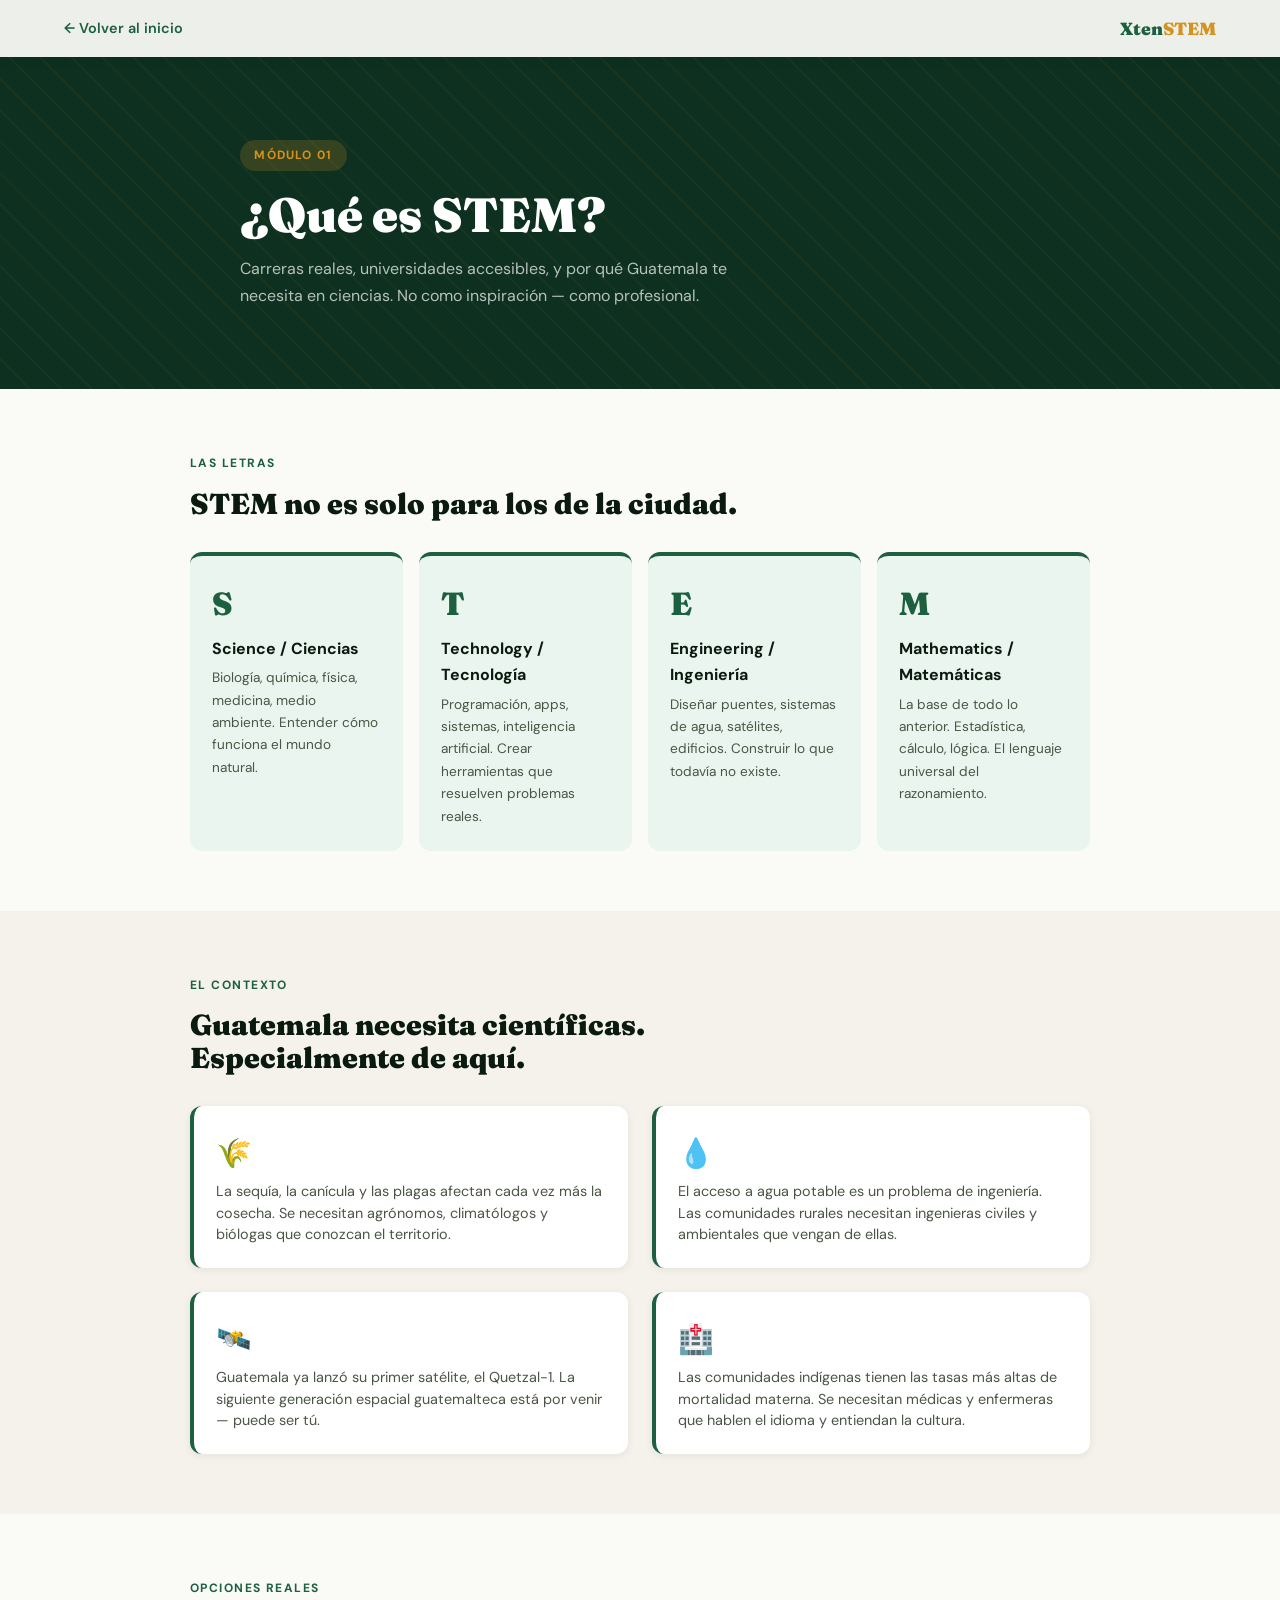
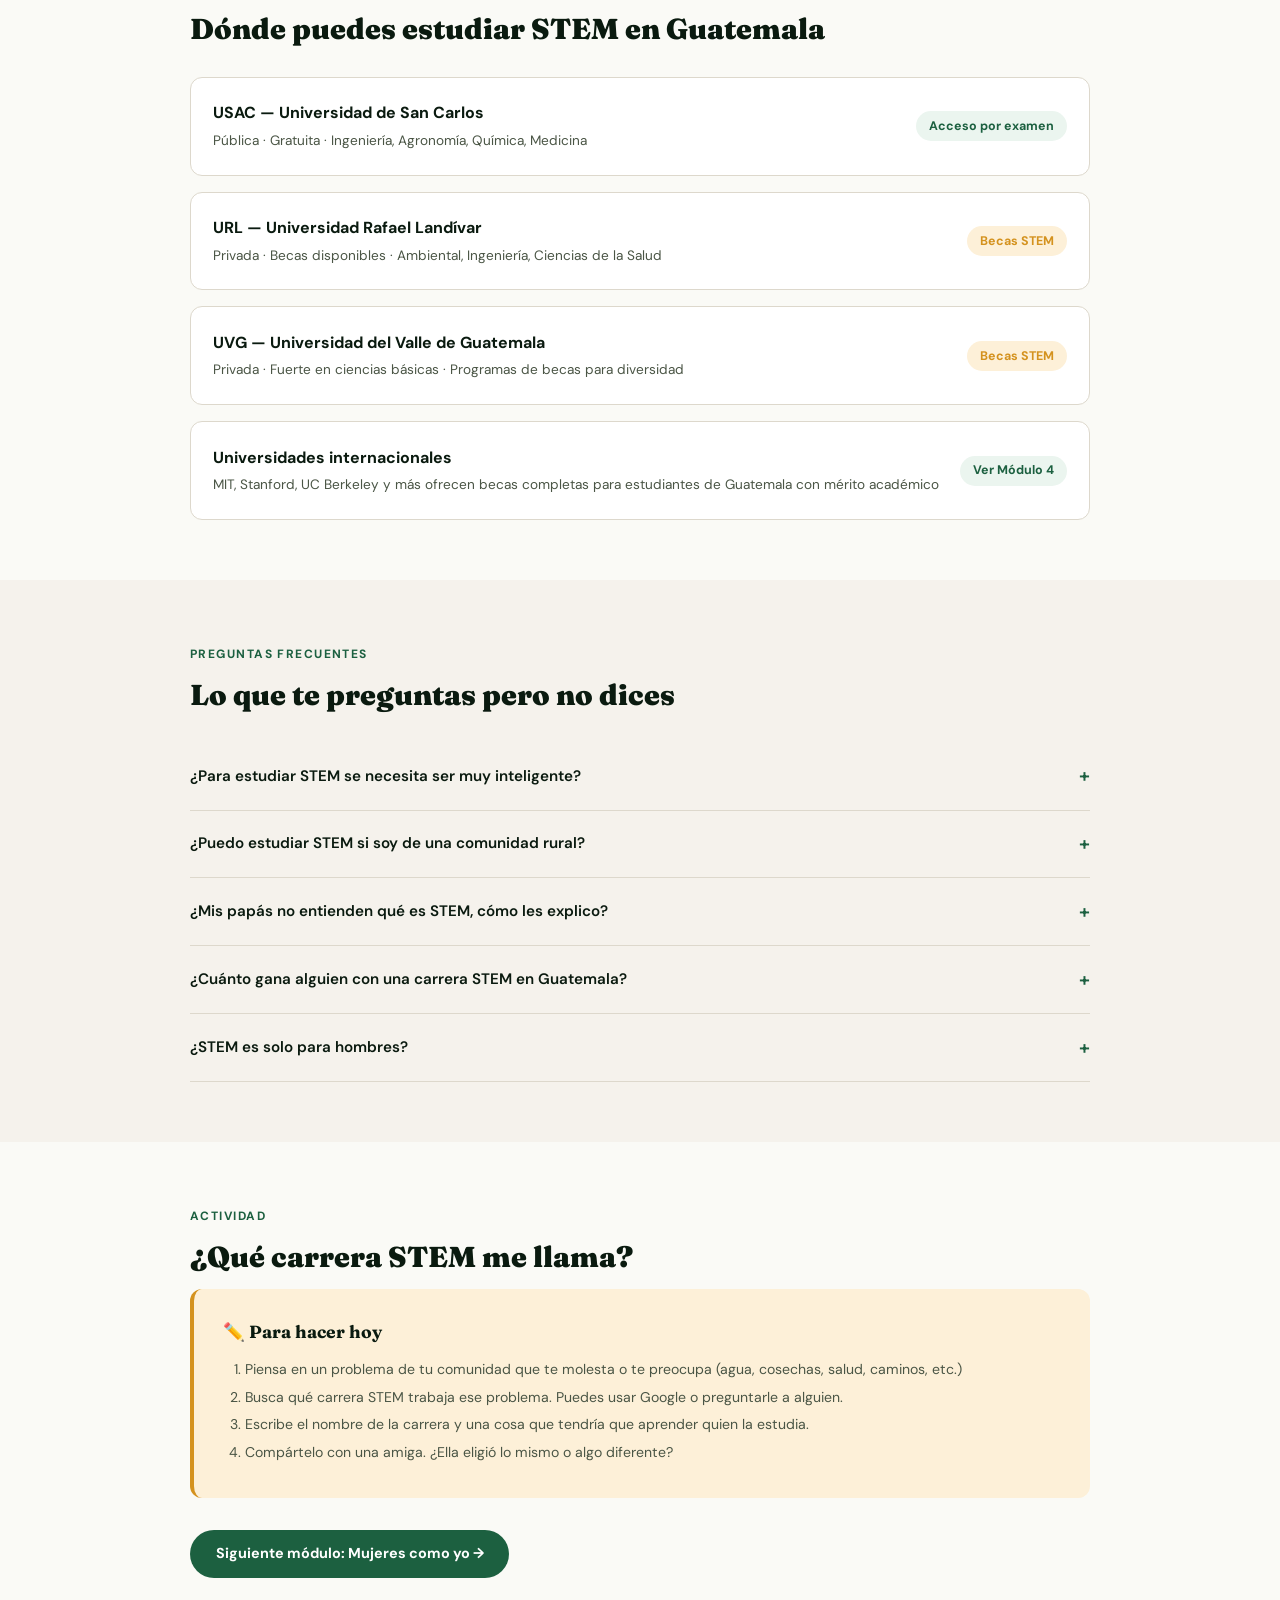
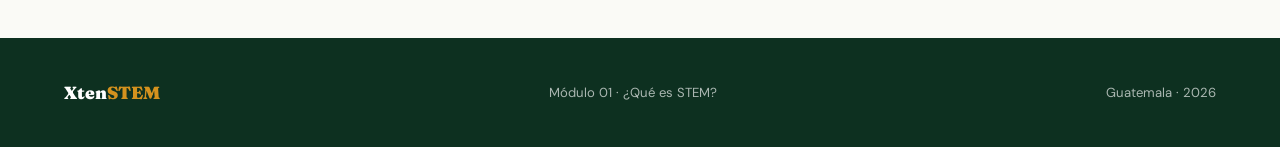
==== modulos/modulo1.html @ ca0a4d37 "Update modulo1.html" ====
<!DOCTYPE html>
<html lang="es">
<head>
  <meta charset="UTF-8">
  <meta name="viewport" content="width=device-width, initial-scale=1.0">
  <title>Módulo 1: ¿Qué es STEM? — XtenSTEM</title>
  <link rel="stylesheet" href="../css/style.css">
</head>
<body>

<!-- Back nav -->
<nav class="back-nav">
  <a href="../index.html">← Volver al inicio</a>
  <div class="back-nav-logo">Xten<span>STEM</span></div>
</nav>

<!-- Hero -->
<section class="module-hero">
  <div class="module-hero-inner">
    <span class="module-tag">Módulo 01</span>
    <h1>¿Qué es STEM?</h1>
    <p>Carreras reales, universidades accesibles, y por qué Guatemala te necesita en ciencias. No como inspiración — como profesional.</p>
  </div>
</section>

<!-- Qué significa STEM -->
<section class="module-section">
  <div class="module-section-inner">
    <span class="section-tag">Las letras</span>
    <h2 class="section-title" style="font-size:1.8rem;">STEM no es solo para los de la ciudad.</h2>
    <div style="display:grid; grid-template-columns:repeat(auto-fill,minmax(200px,1fr)); gap:1rem; margin-top:2rem;">
      <div style="background:var(--jade-bg); border-radius:var(--radius); padding:1.4rem; border-top:4px solid var(--jade);">
        <div style="font-family:var(--font-display); font-size:2rem; font-weight:900; color:var(--jade);">S</div>
        <div style="font-weight:700; margin:.3rem 0;">Science / Ciencias</div>
        <div style="font-size:.85rem; color:var(--stone);">Biología, química, física, medicina, medio ambiente. Entender cómo funciona el mundo natural.</div>
      </div>
      <div style="background:var(--jade-bg); border-radius:var(--radius); padding:1.4rem; border-top:4px solid var(--jade);">
        <div style="font-family:var(--font-display); font-size:2rem; font-weight:900; color:var(--jade);">T</div>
        <div style="font-weight:700; margin:.3rem 0;">Technology / Tecnología</div>
        <div style="font-size:.85rem; color:var(--stone);">Programación, apps, sistemas, inteligencia artificial. Crear herramientas que resuelven problemas reales.</div>
      </div>
      <div style="background:var(--jade-bg); border-radius:var(--radius); padding:1.4rem; border-top:4px solid var(--jade);">
        <div style="font-family:var(--font-display); font-size:2rem; font-weight:900; color:var(--jade);">E</div>
        <div style="font-weight:700; margin:.3rem 0;">Engineering / Ingeniería</div>
        <div style="font-size:.85rem; color:var(--stone);">Diseñar puentes, sistemas de agua, satélites, edificios. Construir lo que todavía no existe.</div>
      </div>
      <div style="background:var(--jade-bg); border-radius:var(--radius); padding:1.4rem; border-top:4px solid var(--jade);">
        <div style="font-family:var(--font-display); font-size:2rem; font-weight:900; color:var(--jade);">M</div>
        <div style="font-weight:700; margin:.3rem 0;">Mathematics / Matemáticas</div>
        <div style="font-size:.85rem; color:var(--stone);">La base de todo lo anterior. Estadística, cálculo, lógica. El lenguaje universal del razonamiento.</div>
      </div>
    </div>
  </div>
</section>

<!-- Por qué Guatemala te necesita -->
<section class="module-section" style="background:var(--fog);">
  <div class="module-section-inner">
    <span class="section-tag">El contexto</span>
    <h2 class="section-title" style="font-size:1.8rem;">Guatemala necesita científicas.<br>Especialmente de aquí.</h2>
    <div style="display:grid; grid-template-columns:1fr 1fr; gap:1.5rem; margin-top:2rem;">
      <div class="problema-card">
        <div class="problema-card-stat">🌾</div>
        <p>La sequía, la canícula y las plagas afectan cada vez más la cosecha. Se necesitan agrónomos, climatólogos y biólogas que conozcan el territorio.</p>
      </div>
      <div class="problema-card">
        <div class="problema-card-stat">💧</div>
        <p>El acceso a agua potable es un problema de ingeniería. Las comunidades rurales necesitan ingenieras civiles y ambientales que vengan de ellas.</p>
      </div>
      <div class="problema-card">
        <div class="problema-card-stat">🛰️</div>
        <p>Guatemala ya lanzó su primer satélite, el Quetzal-1. La siguiente generación espacial guatemalteca está por venir — puede ser tú.</p>
      </div>
      <div class="problema-card">
        <div class="problema-card-stat">🏥</div>
        <p>Las comunidades indígenas tienen las tasas más altas de mortalidad materna. Se necesitan médicas y enfermeras que hablen el idioma y entiendan la cultura.</p>
      </div>
    </div>
  </div>
</section>

<!-- Universidades -->
<section class="module-section">
  <div class="module-section-inner">
    <span class="section-tag">Opciones reales</span>
    <h2 class="section-title" style="font-size:1.8rem;">Dónde puedes estudiar STEM en Guatemala</h2>
    <div style="display:flex; flex-direction:column; gap:1rem; margin-top:2rem;">
      <div style="background:#fff; border-radius:var(--radius); padding:1.4rem; border:1px solid var(--border); display:flex; justify-content:space-between; align-items:center; flex-wrap:wrap; gap:1rem;">
        <div>
          <div style="font-weight:700;">USAC — Universidad de San Carlos</div>
          <div style="font-size:.85rem; color:var(--stone); margin-top:.2rem;">Pública · Gratuita · Ingeniería, Agronomía, Química, Medicina</div>
        </div>
        <div style="background:var(--jade-bg); color:var(--jade); font-size:.78rem; font-weight:700; padding:.3rem .8rem; border-radius:50px;">Acceso por examen</div>
      </div>
      <div style="background:#fff; border-radius:var(--radius); padding:1.4rem; border:1px solid var(--border); display:flex; justify-content:space-between; align-items:center; flex-wrap:wrap; gap:1rem;">
        <div>
          <div style="font-weight:700;">URL — Universidad Rafael Landívar</div>
          <div style="font-size:.85rem; color:var(--stone); margin-top:.2rem;">Privada · Becas disponibles · Ambiental, Ingeniería, Ciencias de la Salud</div>
        </div>
        <div style="background:var(--maize-lt); color:var(--maize); font-size:.78rem; font-weight:700; padding:.3rem .8rem; border-radius:50px;">Becas STEM</div>
      </div>
      <div style="background:#fff; border-radius:var(--radius); padding:1.4rem; border:1px solid var(--border); display:flex; justify-content:space-between; align-items:center; flex-wrap:wrap; gap:1rem;">
        <div>
          <div style="font-weight:700;">UVG — Universidad del Valle de Guatemala</div>
          <div style="font-size:.85rem; color:var(--stone); margin-top:.2rem;">Privada · Fuerte en ciencias básicas · Programas de becas para diversidad</div>
        </div>
        <div style="background:var(--maize-lt); color:var(--maize); font-size:.78rem; font-weight:700; padding:.3rem .8rem; border-radius:50px;">Becas STEM</div>
      </div>
      <div style="background:#fff; border-radius:var(--radius); padding:1.4rem; border:1px solid var(--border); display:flex; justify-content:space-between; align-items:center; flex-wrap:wrap; gap:1rem;">
        <div>
          <div style="font-weight:700;">Universidades internacionales</div>
          <div style="font-size:.85rem; color:var(--stone); margin-top:.2rem;">MIT, Stanford, UC Berkeley y más ofrecen becas completas para estudiantes de Guatemala con mérito académico</div>
        </div>
        <div style="background:var(--jade-bg); color:var(--jade); font-size:.78rem; font-weight:700; padding:.3rem .8rem; border-radius:50px;">Ver Módulo 4</div>
      </div>
    </div>
  </div>
</section>

<!-- FAQ -->
<section class="module-section" style="background:var(--fog);">
  <div class="module-section-inner">
    <span class="section-tag">Preguntas frecuentes</span>
    <h2 class="section-title" style="font-size:1.8rem;">Lo que te preguntas pero no dices</h2>
    <ul class="faq-list">
      <li class="faq-item">
        <div class="faq-q" onclick="togFaq(this)">
          <span>¿Para estudiar STEM se necesita ser muy inteligente?</span>
          <span class="icon">+</span>
        </div>
        <div class="faq-a">No. Se necesita práctica, persistencia y alguien que te enseñe bien. La mayoría de personas que trabajan en ciencias no eran "genios" — aprendieron. El talento se desarrolla, no se nace con él.</div>
      </li>
      <li class="faq-item">
        <div class="faq-q" onclick="togFaq(this)">
          <span>¿Puedo estudiar STEM si soy de una comunidad rural?</span>
          <span class="icon">+</span>
        </div>
        <div class="faq-a">Sí. Hay becas específicas para estudiantes indígenas y rurales en Guatemala y en el extranjero. El Módulo 4 tiene la lista completa con requisitos y fechas de aplicación.</div>
      </li>
      <li class="faq-item">
        <div class="faq-q" onclick="togFaq(this)">
          <span>¿Mis papás no entienden qué es STEM, cómo les explico?</span>
          <span class="icon">+</span>
        </div>
        <div class="faq-a">El Módulo 5 está diseñado exactamente para eso — tiene una guía en español y maya para padres y madres. No tienes que convencer sola.</div>
      </li>
      <li class="faq-item">
        <div class="faq-q" onclick="togFaq(this)">
          <span>¿Cuánto gana alguien con una carrera STEM en Guatemala?</span>
          <span class="icon">+</span>
        </div>
        <div class="faq-a">Depende de la carrera y el sector. Un ingeniero civil en el sector público puede ganar entre Q8,000 y Q20,000 al mes. Una médica especialista, más. En comparación, el salario mínimo en Guatemala es Q3,230. STEM multiplica las opciones.</div>
      </li>
      <li class="faq-item">
        <div class="faq-q" onclick="togFaq(this)">
          <span>¿STEM es solo para hombres?</span>
          <span class="icon">+</span>
        </div>
        <div class="faq-a">Históricamente, las mujeres fueron excluidas — no porque no pudieran, sino porque no las dejaban. Hoy, el 61% de biólogas en algunos países son mujeres. Las barreras son culturales, no de capacidad. El Módulo 2 tiene historias de mujeres guatemaltecas que ya están ahí.</div>
      </li>
    </ul>
  </div>
</section>

<!-- Actividad -->
<section class="module-section">
  <div class="module-section-inner">
    <span class="section-tag">Actividad</span>
    <h2 class="section-title" style="font-size:1.8rem;">¿Qué carrera STEM me llama?</h2>
    <div class="activity-card">
      <h4>✏️ Para hacer hoy</h4>
      <ol>
        <li>Piensa en un problema de tu comunidad que te molesta o te preocupa (agua, cosechas, salud, caminos, etc.)</li>
        <li>Busca qué carrera STEM trabaja ese problema. Puedes usar Google o preguntarle a alguien.</li>
        <li>Escribe el nombre de la carrera y una cosa que tendría que aprender quien la estudia.</li>
        <li>Compártelo con una amiga. ¿Ella eligió lo mismo o algo diferente?</li>
      </ol>
    </div>
    <a href="modulo2.html" class="next-module">Siguiente módulo: Mujeres como yo →</a>
  </div>
</section>

<!-- Footer -->
<footer>
  <div class="footer-inner">
    <div class="footer-logo">Xten<span>STEM</span></div>
    <div>Módulo 01 · ¿Qué es STEM?</div>
    <div>Guatemala · 2026</div>
  </div>
</footer>

<script src="../js/main.js"></script>
</body>
</html>
---- css/style.css ----
/* XtenSTEM — Design System
   Colors: jade + maize, Maya-inspired geometry
   Fonts: Fraunces (display) + DM Sans (body)
*/

@import url('https://fonts.googleapis.com/css2?family=Fraunces:ital,wght@0,300;0,600;0,900;1,300;1,600&family=DM+Sans:wght@300;400;500;600&display=swap');

/* ── Tokens ─────────────────────────────────────────── */
:root {
  --jade:    #1C6040;
  --jade2:   #2E8055;
  --jade3:   #0D3020;
  --jade-lt: #C8E8D4;
  --jade-bg: #EBF5EF;
  --maize:   #D4921E;
  --maize-lt:#FDF0D8;
  --night:   #0A1A0F;
  --stone:   #4A5545;
  --fog:     #F5F2EC;
  --paper:   #FAFAF6;
  --border:  #DDD8CC;

  --font-display: 'Fraunces', Georgia, serif;
  --font-body:    'DM Sans', system-ui, sans-serif;

  --radius: 12px;
  --shadow: 0 4px 24px rgba(10,26,15,.10);
  --shadow-sm: 0 2px 8px rgba(10,26,15,.07);
}

/* ── Reset ───────────────────────────────────────────── */
*, *::before, *::after { box-sizing: border-box; margin: 0; padding: 0; }
html { scroll-behavior: smooth; }
body {
  font-family: var(--font-body);
  background: var(--paper);
  color: var(--night);
  line-height: 1.65;
  overflow-x: hidden;
}
img { max-width: 100%; display: block; }
a { color: inherit; text-decoration: none; }

/* ── Nav ─────────────────────────────────────────────── */
.nav {
  position: fixed; top: 0; left: 0; right: 0; z-index: 100;
  display: flex; align-items: center; justify-content: space-between;
  padding: 18px 5%;
  transition: background .3s, box-shadow .3s;
}
.nav.scrolled {
  background: rgba(250,250,246,.95);
  backdrop-filter: blur(12px);
  box-shadow: 0 2px 16px rgba(10,26,15,.08);
}
.nav-logo {
  font-family: var(--font-display);
  font-weight: 900;
  font-size: 1.4rem;
  color: var(--jade);
  letter-spacing: -.02em;
}
.nav-logo span { color: var(--maize); }
.nav-links {
  display: flex; gap: 2rem; list-style: none;
  font-size: .9rem; font-weight: 500;
}
.nav-links a { color: var(--stone); transition: color .2s; }
.nav-links a:hover { color: var(--jade); }
.nav-cta {
  background: var(--jade);
  color: #fff !important;
  padding: .45rem 1.2rem;
  border-radius: 50px;
  font-size: .85rem;
  font-weight: 600;
  transition: background .2s;
}
.nav-cta:hover { background: var(--jade2); }

/* Hamburger */
.nav-toggle {
  display: none;
  background: none; border: none; cursor: pointer;
  flex-direction: column; gap: 5px; padding: 4px;
}
.nav-toggle span {
  display: block; width: 24px; height: 2px;
  background: var(--jade); border-radius: 2px;
  transition: all .3s;
}
.nav-mobile {
  display: none;
  position: fixed; top: 0; left: 0; right: 0; bottom: 0;
  background: var(--paper);
  flex-direction: column; align-items: center; justify-content: center;
  gap: 2rem; z-index: 99;
}
.nav-mobile.open { display: flex; }
.nav-mobile a {
  font-family: var(--font-display);
  font-size: 1.8rem; font-weight: 600;
  color: var(--jade);
}
.nav-mobile-close {
  position: absolute; top: 20px; right: 5%;
  background: none; border: none;
  font-size: 2rem; cursor: pointer; color: var(--stone);
}

/* ── Hero ────────────────────────────────────────────── */
.hero {
  min-height: 100vh;
  display: flex; align-items: center;
  position: relative; overflow: hidden;
  padding: 120px 5% 80px;
  background: var(--jade3);
}

/* Maya geometric pattern overlay */
.hero::before {
  content: '';
  position: absolute; inset: 0;
  background-image:
    repeating-linear-gradient(
      45deg,
      transparent,
      transparent 20px,
      rgba(212,146,30,.06) 20px,
      rgba(212,146,30,.06) 22px
    ),
    repeating-linear-gradient(
      -45deg,
      transparent,
      transparent 20px,
      rgba(200,232,212,.04) 20px,
      rgba(200,232,212,.04) 22px
    );
  pointer-events: none;
}

.hero-inner {
  max-width: 1200px; margin: 0 auto;
  display: grid; grid-template-columns: 1fr 1fr;
  gap: 4rem; align-items: center;
  position: relative; z-index: 1;
}
.hero-tag {
  display: inline-flex; align-items: center; gap: .5rem;
  background: rgba(212,146,30,.15);
  color: var(--maize);
  padding: .4rem 1rem; border-radius: 50px;
  font-size: .8rem; font-weight: 600;
  letter-spacing: .08em; text-transform: uppercase;
  margin-bottom: 1.2rem;
}
.hero-tag::before { content: '◆'; font-size: .6rem; }
.hero h1 {
  font-family: var(--font-display);
  font-size: clamp(2.4rem, 5vw, 3.8rem);
  font-weight: 900;
  line-height: 1.08;
  color: #fff;
  margin-bottom: 1.2rem;
}
.hero h1 em {
  font-style: italic;
  color: var(--maize);
}
.hero-sub {
  font-size: 1.05rem;
  color: rgba(255,255,255,.75);
  max-width: 480px;
  margin-bottom: 2rem;
  line-height: 1.7;
}
.hero-actions { display: flex; gap: 1rem; flex-wrap: wrap; }
.btn-primary {
  background: var(--maize);
  color: var(--night);
  padding: .75rem 1.8rem;
  border-radius: 50px;
  font-weight: 700; font-size: .95rem;
  transition: transform .2s, box-shadow .2s;
}
.btn-primary:hover {
  transform: translateY(-2px);
  box-shadow: 0 8px 24px rgba(212,146,30,.35);
}
.btn-outline {
  border: 2px solid rgba(255,255,255,.3);
  color: rgba(255,255,255,.9);
  padding: .75rem 1.8rem;
  border-radius: 50px;
  font-weight: 600; font-size: .95rem;
  transition: border-color .2s, background .2s;
}
.btn-outline:hover {
  border-color: rgba(255,255,255,.7);
  background: rgba(255,255,255,.08);
}

/* Orbit animation */
.hero-visual {
  position: relative;
  display: flex; align-items: center; justify-content: center;
}
.orbit-ring {
  position: absolute;
  border-radius: 50%;
  border: 1px solid rgba(200,232,212,.15);
  animation: spin linear infinite;
}
.orbit-ring:nth-child(1) { width: 260px; height: 260px; animation-duration: 20s; }
.orbit-ring:nth-child(2) { width: 360px; height: 360px; animation-duration: 30s; animation-direction: reverse; }
.orbit-ring:nth-child(3) { width: 460px; height: 460px; animation-duration: 45s; }
@keyframes spin { to { transform: rotate(360deg); } }

.orbit-dot {
  position: absolute;
  width: 8px; height: 8px;
  background: var(--maize);
  border-radius: 50%;
  top: 0; left: 50%; transform: translateX(-50%);
}
.hero-globe {
  width: 180px; height: 180px;
  background: radial-gradient(circle at 35% 35%, var(--jade2), var(--jade3));
  border-radius: 50%;
  position: relative; z-index: 1;
  display: flex; align-items: center; justify-content: center;
  font-size: 4rem;
  box-shadow: 0 0 60px rgba(46,128,85,.4);
}

/* ── Data Strip ───────────────────────────────────────── */
.data-strip {
  background: var(--jade);
  padding: 2.5rem 5%;
}
.data-strip-inner {
  max-width: 1200px; margin: 0 auto;
  display: grid; grid-template-columns: repeat(4, 1fr);
  gap: 2rem; text-align: center;
}
.data-item-num {
  font-family: var(--font-display);
  font-size: 2.4rem; font-weight: 900;
  color: var(--maize);
  line-height: 1;
}
.data-item-label {
  font-size: .82rem; font-weight: 500;
  color: rgba(255,255,255,.75);
  margin-top: .4rem;
  line-height: 1.4;
}

/* ── Section base ─────────────────────────────────────── */
section { padding: 80px 5%; }
.section-inner { max-width: 1200px; margin: 0 auto; }
.section-tag {
  display: inline-block;
  font-size: .75rem; font-weight: 700;
  letter-spacing: .12em; text-transform: uppercase;
  color: var(--jade);
  margin-bottom: .8rem;
}
.section-title {
  font-family: var(--font-display);
  font-size: clamp(1.8rem, 3.5vw, 2.6rem);
  font-weight: 900; line-height: 1.15;
  margin-bottom: 1rem;
}
.section-sub {
  font-size: 1rem; color: var(--stone);
  max-width: 580px; line-height: 1.7;
}

/* ── Problema ─────────────────────────────────────────── */
.problema { background: var(--fog); }
.problema-grid {
  display: grid; grid-template-columns: 1fr 1fr;
  gap: 3rem; align-items: start; margin-top: 3rem;
}
.problema-cards { display: flex; flex-direction: column; gap: 1rem; }
.problema-card {
  background: #fff; border-radius: var(--radius);
  padding: 1.4rem; border-left: 4px solid var(--jade);
  box-shadow: var(--shadow-sm);
}
.problema-card-stat {
  font-family: var(--font-display);
  font-size: 1.8rem; font-weight: 900;
  color: var(--jade); margin-bottom: .3rem;
}
.problema-card p { font-size: .9rem; color: var(--stone); line-height: 1.5; }
.problema-quote {
  background: var(--jade3);
  border-radius: var(--radius);
  padding: 2.5rem;
  display: flex; flex-direction: column; justify-content: center;
}
.problema-quote blockquote {
  font-family: var(--font-display);
  font-size: 1.4rem; font-style: italic;
  color: #fff; line-height: 1.5;
  margin-bottom: 1.2rem;
}
.problema-quote blockquote::before { content: '\201C'; }
.problema-quote blockquote::after  { content: '\201D'; }
.problema-quote cite {
  font-size: .82rem; color: rgba(255,255,255,.6);
  font-style: normal;
}

/* ── Módulos ─────────────────────────────────────────── */
.modulos { background: var(--paper); }
.modulos-grid {
  display: grid;
  grid-template-columns: repeat(auto-fill, minmax(220px, 1fr));
  gap: 1.4rem; margin-top: 3rem;
}
.modulo-card {
  background: #fff;
  border-radius: var(--radius);
  padding: 1.8rem 1.4rem;
  border: 1px solid var(--border);
  transition: transform .2s, box-shadow .2s, border-color .2s;
  cursor: pointer;
  text-decoration: none; color: inherit;
  display: block;
}
.modulo-card:hover {
  transform: translateY(-4px);
  box-shadow: var(--shadow);
  border-color: var(--jade-lt);
}
.modulo-num {
  font-size: .75rem; font-weight: 700;
  color: var(--jade); letter-spacing: .1em;
  text-transform: uppercase; margin-bottom: .8rem;
}
.modulo-icon {
  font-size: 2rem; margin-bottom: .8rem;
  display: block;
}
.modulo-title {
  font-family: var(--font-display);
  font-size: 1.05rem; font-weight: 600;
  margin-bottom: .5rem; line-height: 1.3;
}
.modulo-desc { font-size: .85rem; color: var(--stone); line-height: 1.5; }
.modulo-stat {
  margin-top: 1rem; padding-top: 1rem;
  border-top: 1px solid var(--border);
  font-size: .78rem; color: var(--jade);
  font-weight: 600;
}

/* ── Evidence ────────────────────────────────────────── */
.evidence { background: var(--jade-bg); }
.evidence-grid {
  display: grid; grid-template-columns: 1fr 1fr;
  gap: 4rem; margin-top: 3rem; align-items: center;
}
.evidence-bars { display: flex; flex-direction: column; gap: 1.4rem; }
.ebar-label {
  display: flex; justify-content: space-between;
  font-size: .88rem; font-weight: 600;
  margin-bottom: .4rem; color: var(--night);
}
.ebar-track {
  height: 10px; background: var(--jade-lt);
  border-radius: 50px; overflow: hidden;
}
.ebar-fill {
  height: 100%; background: var(--jade);
  border-radius: 50px;
  width: 0; /* animated by JS */
  transition: width 1.2s cubic-bezier(.4,0,.2,1);
}
.ebar-fill.maize { background: var(--maize); }
.evidence-text h3 {
  font-family: var(--font-display);
  font-size: 1.6rem; font-weight: 900;
  margin-bottom: 1rem;
}
.evidence-text p { color: var(--stone); margin-bottom: .8rem; line-height: 1.7; }

/* ── Colabora ────────────────────────────────────────── */
.colabora { background: var(--paper); }
.colabora-grid {
  display: grid; grid-template-columns: 1fr 1fr;
  gap: 4rem; margin-top: 3rem; align-items: start;
}
.colabora-options { display: flex; flex-direction: column; gap: 1rem; }
.colab-opt {
  display: flex; gap: 1rem; align-items: flex-start;
  background: var(--fog); border-radius: var(--radius);
  padding: 1.2rem;
}
.colab-opt-icon {
  font-size: 1.6rem; flex-shrink: 0;
  width: 44px; height: 44px;
  background: var(--jade-bg);
  border-radius: 10px;
  display: flex; align-items: center; justify-content: center;
}
.colab-opt-title { font-weight: 700; font-size: .95rem; margin-bottom: .2rem; }
.colab-opt-desc  { font-size: .84rem; color: var(--stone); line-height: 1.5; }

.contact-box {
  background: var(--jade3);
  border-radius: var(--radius);
  padding: 2.5rem;
  color: #fff;
}
.contact-box h3 {
  font-family: var(--font-display);
  font-size: 1.4rem; font-weight: 900;
  margin-bottom: .5rem;
}
.contact-box p { color: rgba(255,255,255,.7); font-size: .9rem; margin-bottom: 1.6rem; }
.contact-box a {
  display: block;
  background: rgba(255,255,255,.1);
  border: 1px solid rgba(255,255,255,.2);
  border-radius: 8px;
  padding: .8rem 1rem;
  font-size: .88rem; color: #fff;
  margin-bottom: .6rem;
  transition: background .2s;
}
.contact-box a:hover { background: rgba(255,255,255,.18); }
.contact-box a span { color: var(--maize); font-weight: 600; display: block; }

/* ── Footer ───────────────────────────────────────────── */
footer {
  background: var(--jade3); color: rgba(255,255,255,.65);
  padding: 2.5rem 5%; font-size: .82rem;
}
.footer-inner {
  max-width: 1200px; margin: 0 auto;
  display: flex; justify-content: space-between; align-items: center;
  flex-wrap: wrap; gap: 1rem;
}
.footer-logo {
  font-family: var(--font-display);
  font-weight: 900; font-size: 1.1rem; color: #fff;
}
.footer-logo span { color: var(--maize); }

/* ── Module pages ─────────────────────────────────────── */
.module-hero {
  background: var(--jade3);
  padding: 140px 5% 80px;
  position: relative; overflow: hidden;
}
.module-hero::before {
  content: '';
  position: absolute; inset: 0;
  background-image: repeating-linear-gradient(
    45deg, transparent, transparent 20px,
    rgba(212,146,30,.05) 20px, rgba(212,146,30,.05) 22px
  );
}
.module-hero-inner { max-width: 800px; margin: 0 auto; position: relative; z-index: 1; }
.module-tag {
  display: inline-block;
  background: rgba(212,146,30,.2); color: var(--maize);
  padding: .35rem .9rem; border-radius: 50px;
  font-size: .75rem; font-weight: 700; letter-spacing: .1em;
  text-transform: uppercase; margin-bottom: 1rem;
}
.module-hero h1 {
  font-family: var(--font-display);
  font-size: clamp(2rem, 4.5vw, 3rem);
  font-weight: 900; color: #fff; line-height: 1.15;
  margin-bottom: .8rem;
}
.module-hero p {
  color: rgba(255,255,255,.7);
  font-size: 1rem; line-height: 1.7; max-width: 520px;
}

.back-nav {
  position: fixed; top: 0; left: 0; right: 0; z-index: 100;
  background: rgba(250,250,246,.95);
  backdrop-filter: blur(12px);
  padding: 14px 5%;
  display: flex; align-items: center; justify-content: space-between;
  box-shadow: 0 2px 12px rgba(10,26,15,.07);
}
.back-nav a {
  display: flex; align-items: center; gap: .5rem;
  color: var(--jade); font-weight: 600; font-size: .9rem;
}
.back-nav-logo {
  font-family: var(--font-display);
  font-weight: 900; font-size: 1.1rem; color: var(--jade);
}
.back-nav-logo span { color: var(--maize); }

.module-section { padding: 60px 5%; }
.module-section-inner { max-width: 900px; margin: 0 auto; }

/* FAQ */
.faq-list { list-style: none; margin-top: 2rem; }
.faq-item {
  border-bottom: 1px solid var(--border);
}
.faq-q {
  display: flex; justify-content: space-between; align-items: center;
  padding: 1.1rem 0; cursor: pointer;
  font-weight: 600; font-size: .95rem;
  user-select: none;
}
.faq-q .icon { font-size: 1.2rem; color: var(--jade); transition: transform .25s; }
.faq-item.open .faq-q .icon { transform: rotate(45deg); }
.faq-a { display: none; padding-bottom: 1rem; color: var(--stone); font-size: .9rem; line-height: 1.7; }
.faq-item.open .faq-a { display: block; }

/* Mentora grid */
.mentoras-grid {
  display: grid;
  grid-template-columns: repeat(auto-fill, minmax(240px, 1fr));
  gap: 1.4rem; margin-top: 2rem;
}
.mentora-card {
  background: #fff; border-radius: var(--radius);
  overflow: hidden; border: 1px solid var(--border);
  transition: transform .2s, box-shadow .2s;
}
.mentora-card:hover { transform: translateY(-3px); box-shadow: var(--shadow); }
.mentora-img {
  width: 100%; aspect-ratio: 1;
  object-fit: cover; background: var(--jade-bg);
  display: flex; align-items: center; justify-content: center;
  font-size: 4rem;
}
.mentora-info { padding: 1.2rem; }
.mentora-name { font-weight: 700; font-size: .95rem; margin-bottom: .2rem; }
.mentora-role { font-size: .82rem; color: var(--jade); font-weight: 600; margin-bottom: .4rem; }
.mentora-bio  { font-size: .82rem; color: var(--stone); line-height: 1.5; }
.mentora-empty {
  aspect-ratio: 1;
  background: var(--jade-bg);
  border-radius: var(--radius);
  border: 2px dashed var(--jade-lt);
  display: flex; flex-direction: column;
  align-items: center; justify-content: center;
  gap: .6rem; padding: 1.5rem; text-align: center;
}
.mentora-empty-icon { font-size: 2rem; }
.mentora-empty p { font-size: .82rem; color: var(--stone); }

/* Activity card */
.activity-card {
  background: var(--maize-lt);
  border-radius: var(--radius);
  border-left: 4px solid var(--maize);
  padding: 1.8rem;
}
.activity-card h4 {
  font-family: var(--font-display);
  font-size: 1.1rem; font-weight: 700;
  color: var(--night); margin-bottom: .8rem;
}
.activity-card ol { padding-left: 1.4rem; }
.activity-card li {
  font-size: .88rem; color: var(--stone);
  margin-bottom: .4rem; line-height: 1.5;
}

/* Next module link */
.next-module {
  display: inline-flex; align-items: center; gap: .6rem;
  background: var(--jade);
  color: #fff; font-weight: 700; font-size: .9rem;
  padding: .75rem 1.6rem; border-radius: 50px;
  transition: background .2s, transform .2s;
  margin-top: 2rem;
}
.next-module:hover { background: var(--jade2); transform: translateX(4px); }

/* ── Utilities ────────────────────────────────────────── */
.fade-up {
  opacity: 0;
  transform: translateY(28px);
  transition: opacity .6s ease, transform .6s ease;
}
.fade-up.visible {
  opacity: 1;
  transform: translateY(0);
}

/* ── Responsive ───────────────────────────────────────── */
@media (max-width: 900px) {
  .hero-inner       { grid-template-columns: 1fr; }
  .hero-visual      { display: none; }
  .problema-grid    { grid-template-columns: 1fr; }
  .evidence-grid    { grid-template-columns: 1fr; }
  .colabora-grid    { grid-template-columns: 1fr; }
  .data-strip-inner { grid-template-columns: repeat(2, 1fr); }
}
@media (max-width: 640px) {
  .nav-links        { display: none; }
  .nav-cta          { display: none; }
  .nav-toggle       { display: flex; }
  .data-strip-inner { grid-template-columns: 1fr; }
  .modulos-grid     { grid-template-columns: 1fr; }
  .hero             { padding: 100px 5% 60px; }
}
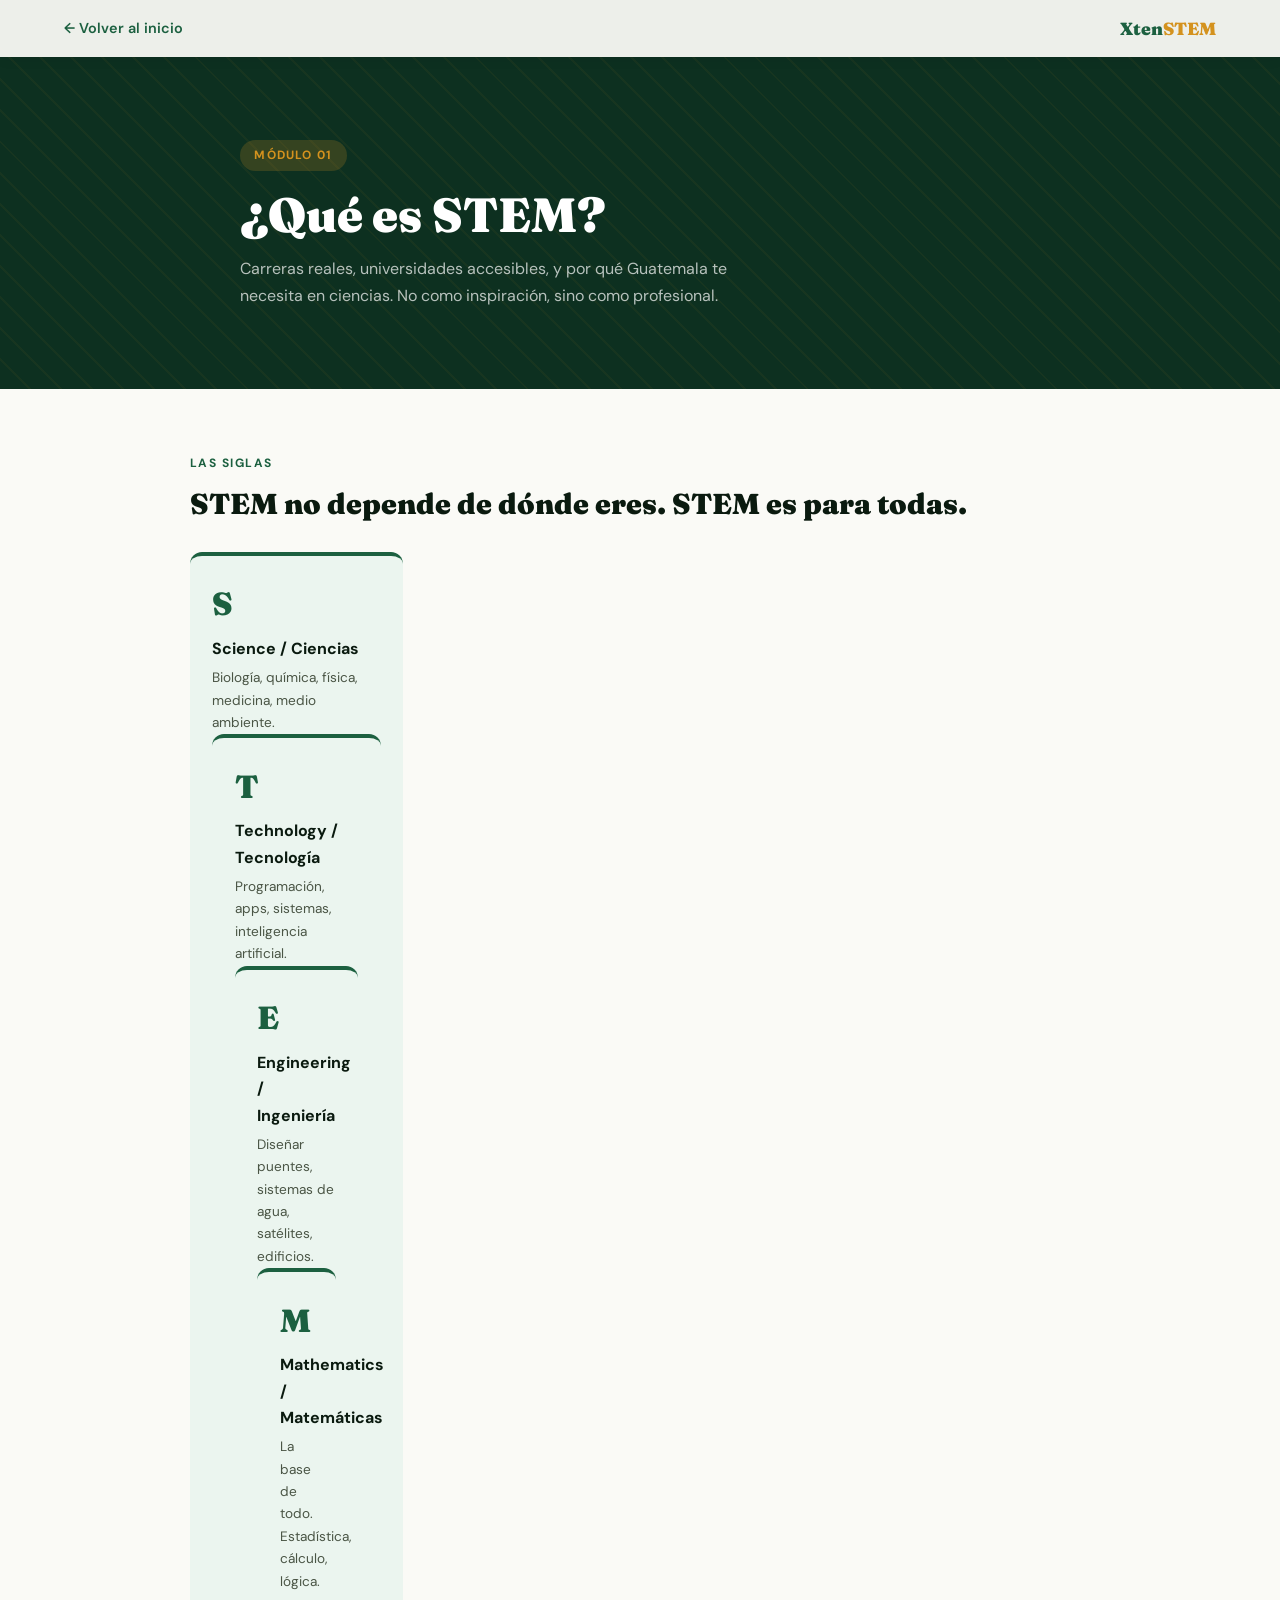
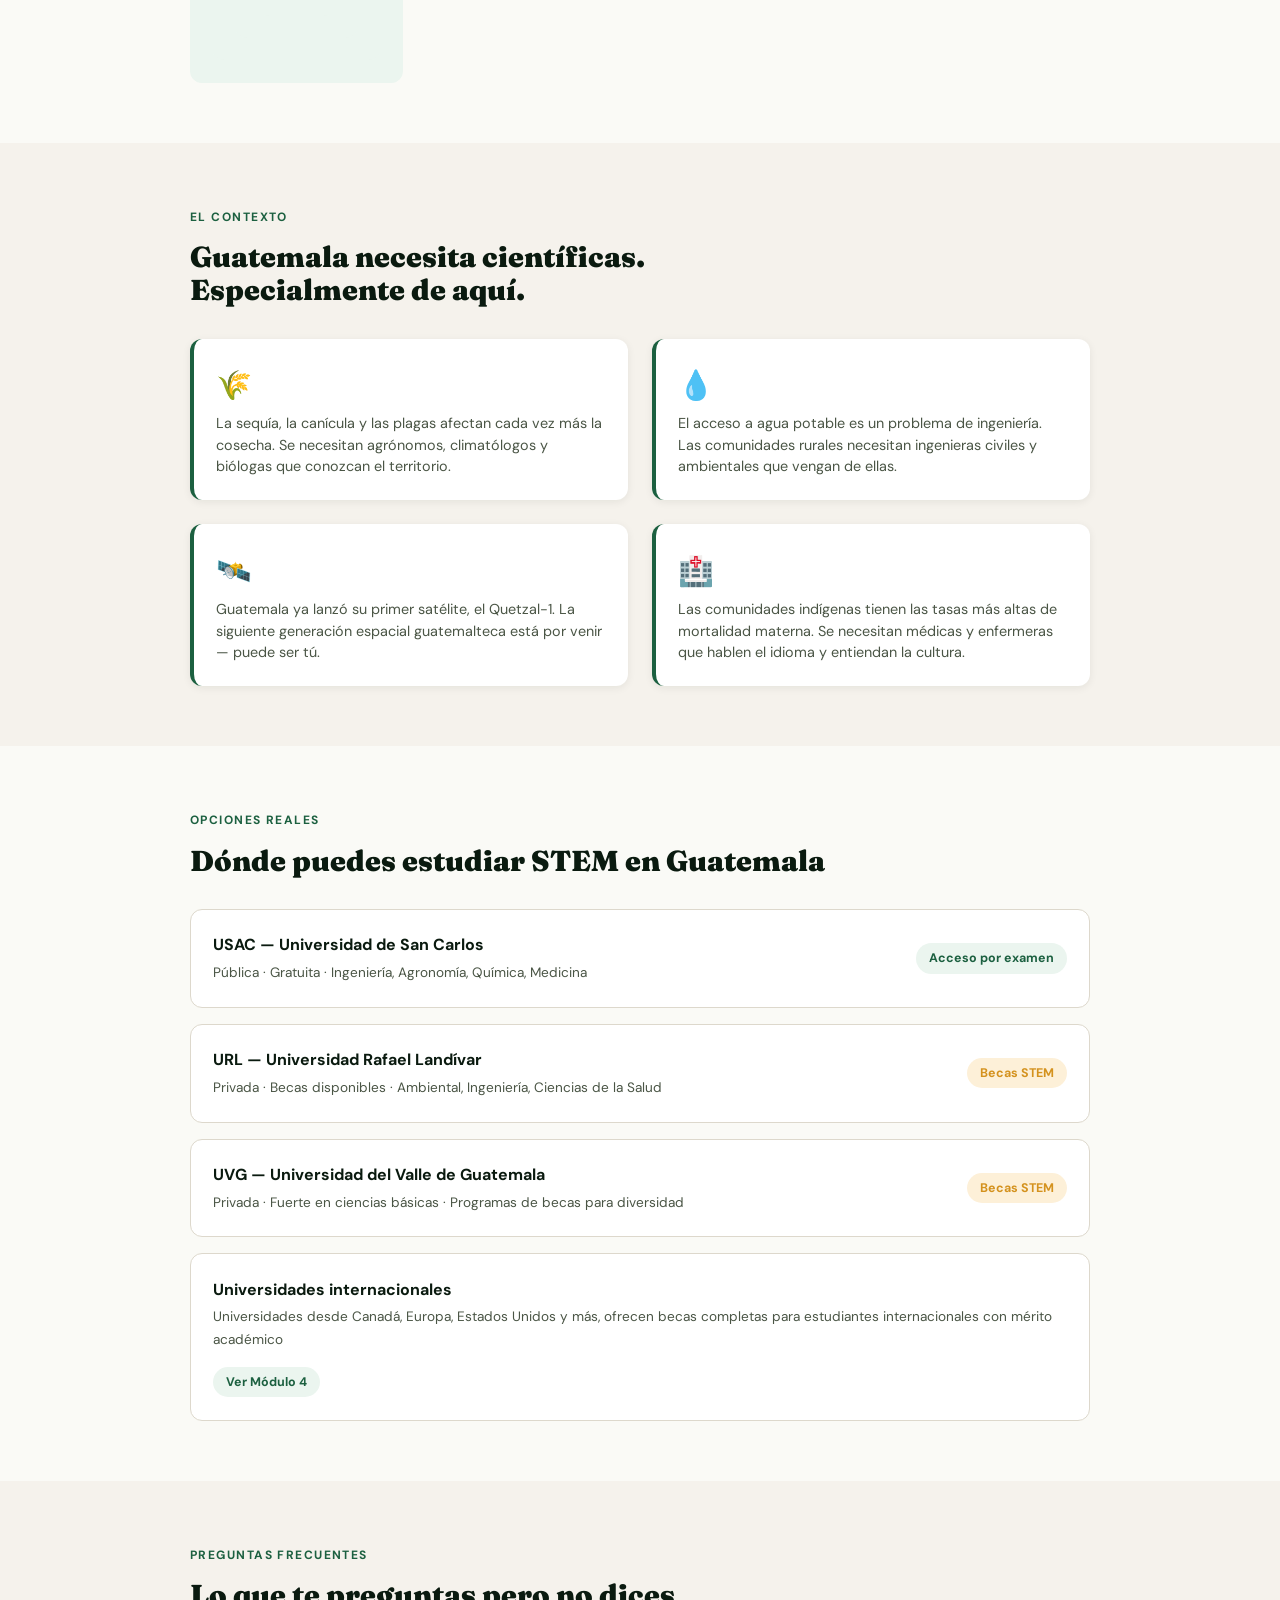
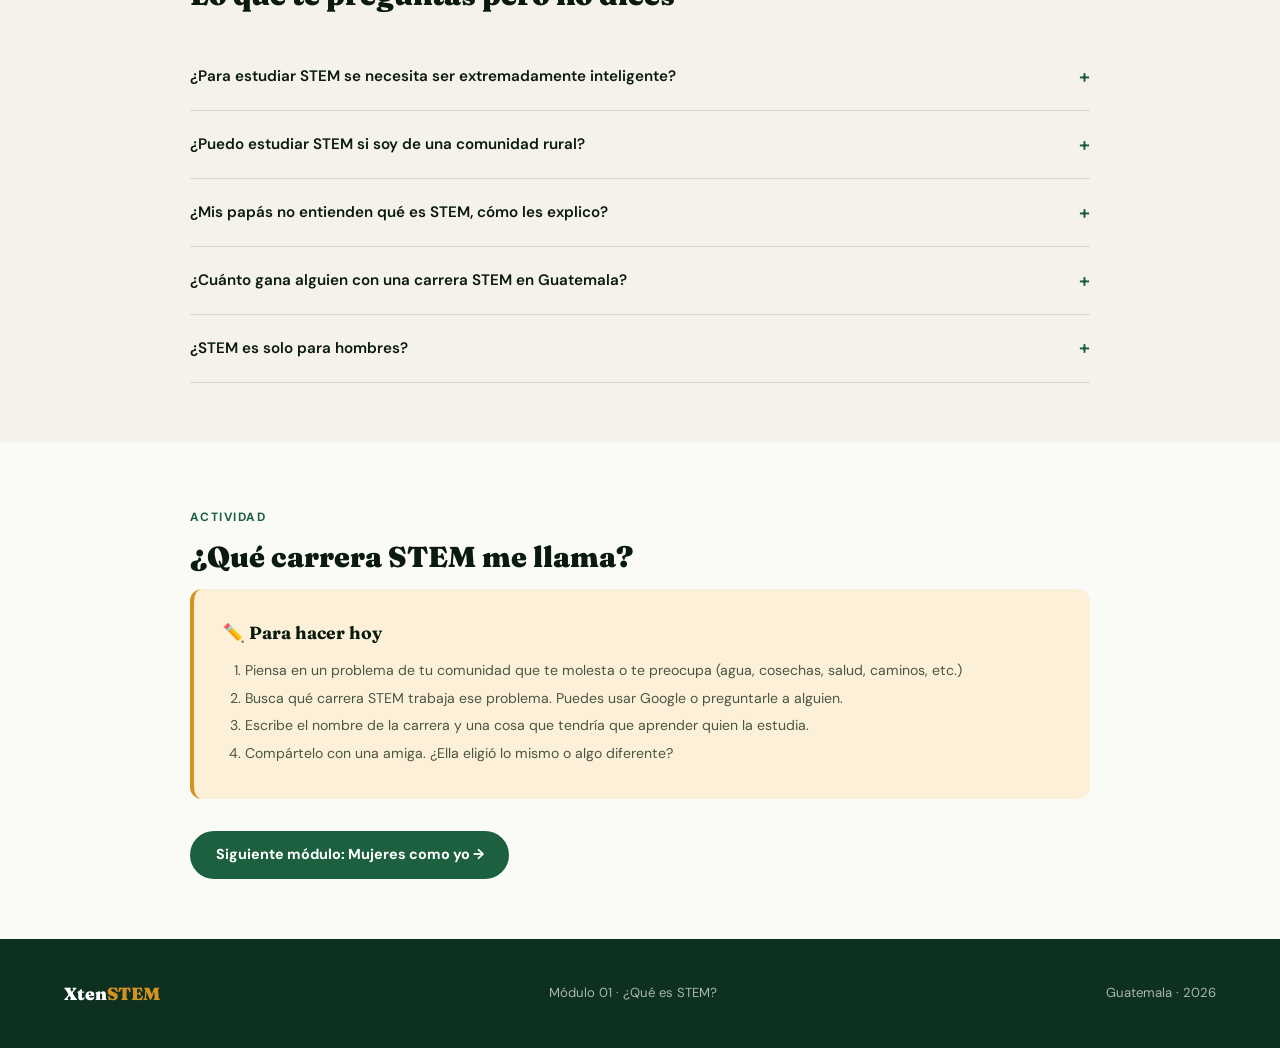
==== commit 780b6470: "Update modulo1.html" ====
--- a/modulos/modulo1.html
+++ b/modulos/modulo1.html
@@ -19,35 +19,43 @@
   <div class="module-hero-inner">
     <span class="module-tag">Módulo 01</span>
     <h1>¿Qué es STEM?</h1>
-    <p>Carreras reales, universidades accesibles, y por qué Guatemala te necesita en ciencias. No como inspiración — como profesional.</p>
+    <p>Carreras reales, universidades accesibles, y por qué Guatemala te necesita en ciencias. No como inspiración, sino como profesional.</p>
   </div>
 </section>
 
 <!-- Qué significa STEM -->
 <section class="module-section">
   <div class="module-section-inner">
-    <span class="section-tag">Las letras</span>
-    <h2 class="section-title" style="font-size:1.8rem;">STEM no es solo para los de la ciudad.</h2>
+    <span class="section-tag">Las siglas</span>
+    <h2 class="section-title" style="font-size:1.8rem;">STEM no depende de dónde eres. STEM es para todas.</h2>
     <div style="display:grid; grid-template-columns:repeat(auto-fill,minmax(200px,1fr)); gap:1rem; margin-top:2rem;">
       <div style="background:var(--jade-bg); border-radius:var(--radius); padding:1.4rem; border-top:4px solid var(--jade);">
         <div style="font-family:var(--font-display); font-size:2rem; font-weight:900; color:var(--jade);">S</div>
         <div style="font-weight:700; margin:.3rem 0;">Science / Ciencias</div>
-        <div style="font-size:.85rem; color:var(--stone);">Biología, química, física, medicina, medio ambiente. Entender cómo funciona el mundo natural.</div>
+        <div style="font-size:.85rem; color:var(--stone);">Biología, química, física, medicina, medio ambiente. 
+          <br
+            Es entender cómo funciona el mundo natural.</div>
       </div>
       <div style="background:var(--jade-bg); border-radius:var(--radius); padding:1.4rem; border-top:4px solid var(--jade);">
         <div style="font-family:var(--font-display); font-size:2rem; font-weight:900; color:var(--jade);">T</div>
         <div style="font-weight:700; margin:.3rem 0;">Technology / Tecnología</div>
-        <div style="font-size:.85rem; color:var(--stone);">Programación, apps, sistemas, inteligencia artificial. Crear herramientas que resuelven problemas reales.</div>
+        <div style="font-size:.85rem; color:var(--stone);">Programación, apps, sistemas, inteligencia artificial. 
+          <br
+            Significa crear herramientas que resuelven problemas reales.</div>
       </div>
       <div style="background:var(--jade-bg); border-radius:var(--radius); padding:1.4rem; border-top:4px solid var(--jade);">
         <div style="font-family:var(--font-display); font-size:2rem; font-weight:900; color:var(--jade);">E</div>
         <div style="font-weight:700; margin:.3rem 0;">Engineering / Ingeniería</div>
-        <div style="font-size:.85rem; color:var(--stone);">Diseñar puentes, sistemas de agua, satélites, edificios. Construir lo que todavía no existe.</div>
+        <div style="font-size:.85rem; color:var(--stone);">Diseñar puentes, sistemas de agua, satélites, edificios. 
+          <br
+            Busca construir lo que todavía no existe.</div>
       </div>
       <div style="background:var(--jade-bg); border-radius:var(--radius); padding:1.4rem; border-top:4px solid var(--jade);">
         <div style="font-family:var(--font-display); font-size:2rem; font-weight:900; color:var(--jade);">M</div>
         <div style="font-weight:700; margin:.3rem 0;">Mathematics / Matemáticas</div>
-        <div style="font-size:.85rem; color:var(--stone);">La base de todo lo anterior. Estadística, cálculo, lógica. El lenguaje universal del razonamiento.</div>
+        <div style="font-size:.85rem; color:var(--stone);">La base de todo. Estadística, cálculo, lógica. 
+          <br 
+            Enseña a comprender el lenguaje universal del razonamiento.</div>
       </div>
     </div>
   </div>
@@ -109,7 +117,7 @@
       <div style="background:#fff; border-radius:var(--radius); padding:1.4rem; border:1px solid var(--border); display:flex; justify-content:space-between; align-items:center; flex-wrap:wrap; gap:1rem;">
         <div>
           <div style="font-weight:700;">Universidades internacionales</div>
-          <div style="font-size:.85rem; color:var(--stone); margin-top:.2rem;">MIT, Stanford, UC Berkeley y más ofrecen becas completas para estudiantes de Guatemala con mérito académico</div>
+          <div style="font-size:.85rem; color:var(--stone); margin-top:.2rem;">Universidades desde Canadá, Europa, Estados Unidos y más, ofrecen becas completas para estudiantes internacionales con mérito académico</div>
         </div>
         <div style="background:var(--jade-bg); color:var(--jade); font-size:.78rem; font-weight:700; padding:.3rem .8rem; border-radius:50px;">Ver Módulo 4</div>
       </div>
@@ -125,10 +133,10 @@
     <ul class="faq-list">
       <li class="faq-item">
         <div class="faq-q" onclick="togFaq(this)">
-          <span>¿Para estudiar STEM se necesita ser muy inteligente?</span>
-          <span class="icon">+</span>
-        </div>
-        <div class="faq-a">No. Se necesita práctica, persistencia y alguien que te enseñe bien. La mayoría de personas que trabajan en ciencias no eran "genios" — aprendieron. El talento se desarrolla, no se nace con él.</div>
+          <span>¿Para estudiar STEM se necesita ser extremadamente inteligente?</span>
+          <span class="icon">+</span>
+        </div>
+        <div class="faq-a">No. Se necesita práctica, persistencia y alguien que te enseñe bien. La mayoría de personas que trabajan en ciencias no eran "genios", ellos aprendieron. El talento se desarrolla, no se nace con él.</div>
       </li>
       <li class="faq-item">
         <div class="faq-q" onclick="togFaq(this)">
@@ -142,21 +150,21 @@
           <span>¿Mis papás no entienden qué es STEM, cómo les explico?</span>
           <span class="icon">+</span>
         </div>
-        <div class="faq-a">El Módulo 5 está diseñado exactamente para eso — tiene una guía en español y maya para padres y madres. No tienes que convencer sola.</div>
+        <div class="faq-a">El Módulo 5 está diseñado exactamente para eso: tiene una guía en español y maya para padres y madres. No tienes que convencerlos sola.</div>
       </li>
       <li class="faq-item">
         <div class="faq-q" onclick="togFaq(this)">
           <span>¿Cuánto gana alguien con una carrera STEM en Guatemala?</span>
           <span class="icon">+</span>
         </div>
-        <div class="faq-a">Depende de la carrera y el sector. Un ingeniero civil en el sector público puede ganar entre Q8,000 y Q20,000 al mes. Una médica especialista, más. En comparación, el salario mínimo en Guatemala es Q3,230. STEM multiplica las opciones.</div>
+        <div class="faq-a">Depende de la carrera y el sector. Un ingeniero civil en el sector público puede ganar entre Q8,000 y Q20,000 al mes. Una médica especialista, más. En comparación, el salario mínimo en Guatemala es Q3,230. Y STEM multiplica las opciones.</div>
       </li>
       <li class="faq-item">
         <div class="faq-q" onclick="togFaq(this)">
           <span>¿STEM es solo para hombres?</span>
           <span class="icon">+</span>
         </div>
-        <div class="faq-a">Históricamente, las mujeres fueron excluidas — no porque no pudieran, sino porque no las dejaban. Hoy, el 61% de biólogas en algunos países son mujeres. Las barreras son culturales, no de capacidad. El Módulo 2 tiene historias de mujeres guatemaltecas que ya están ahí.</div>
+        <div class="faq-a">Históricamente, las mujeres fueron excluidas y no porque no pudieran, sino porque no las dejaban. Hoy, el 61% de biólogas en algunos países son mujeres. Las barreras son culturales, no de capacidad. El Módulo 2 tiene historias de mujeres guatemaltecas que ya están ahí, porque STEM es para todas también.</div>
       </li>
     </ul>
   </div>
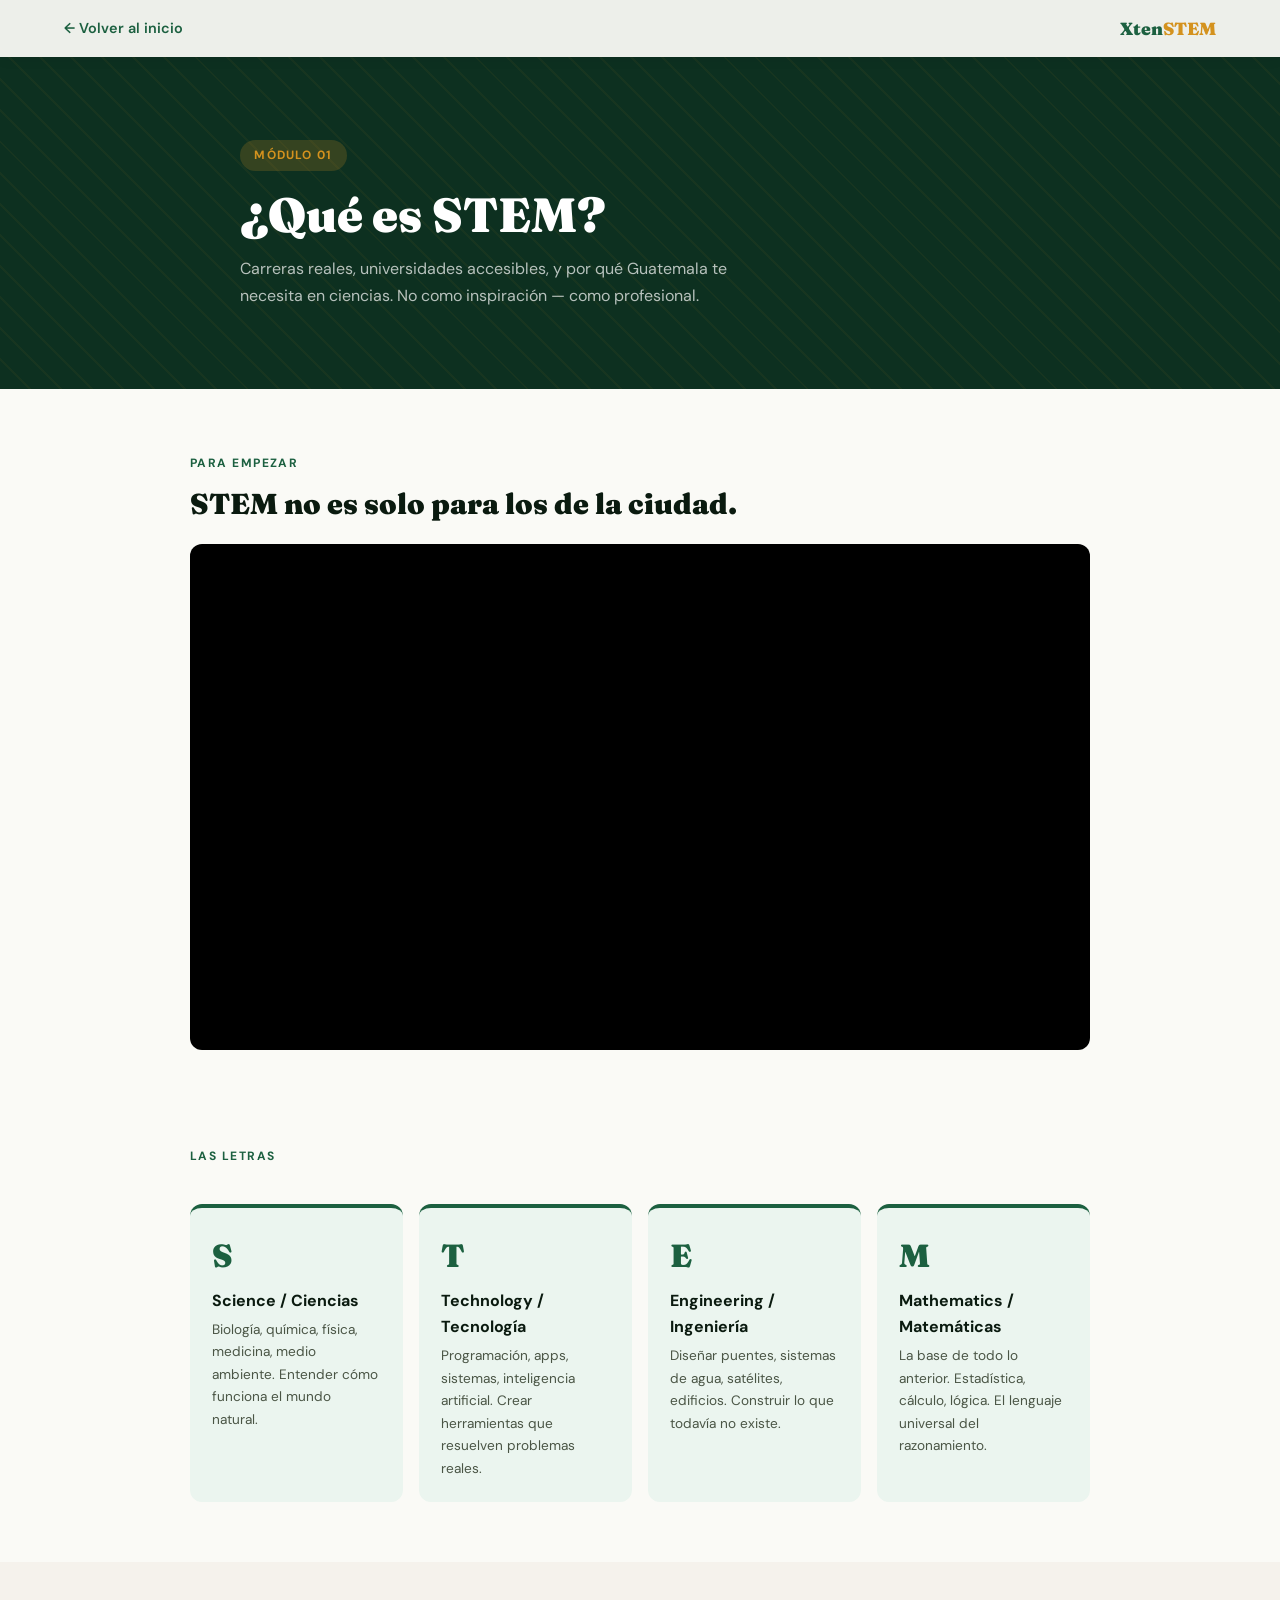
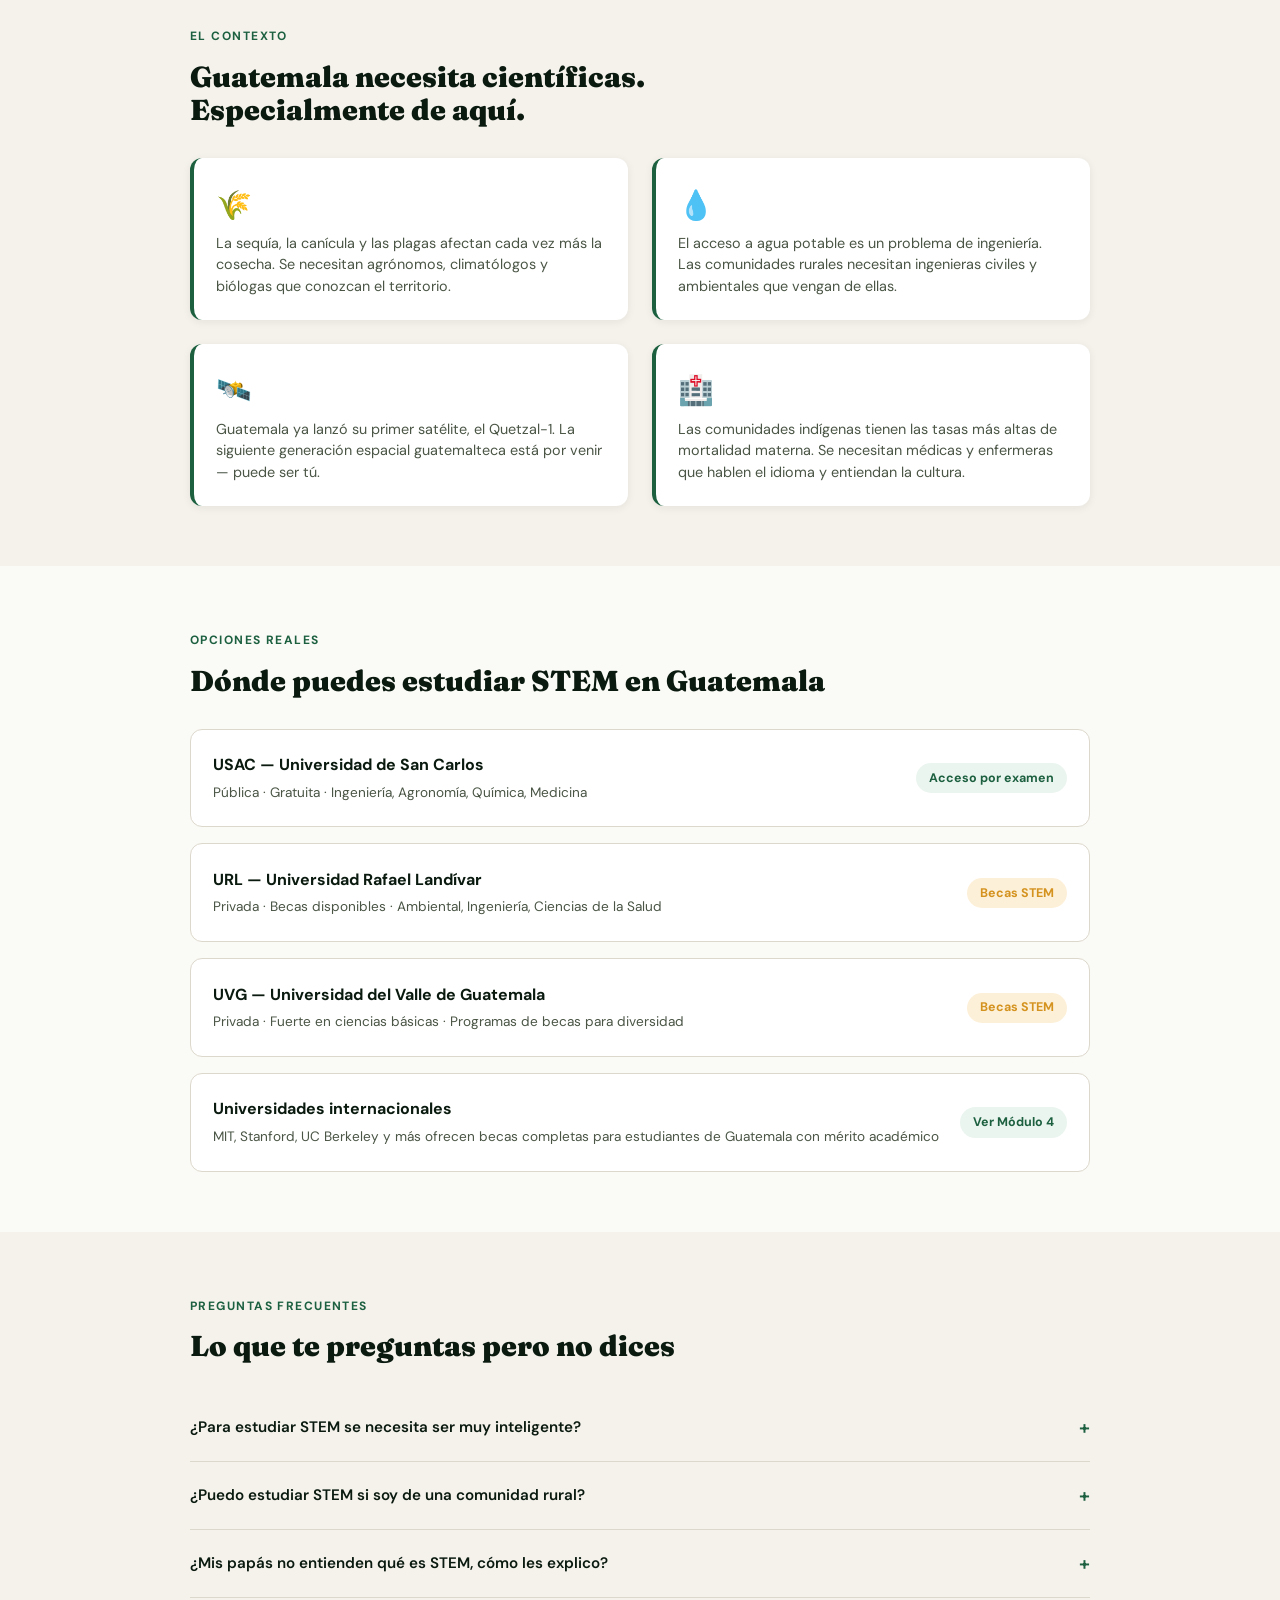
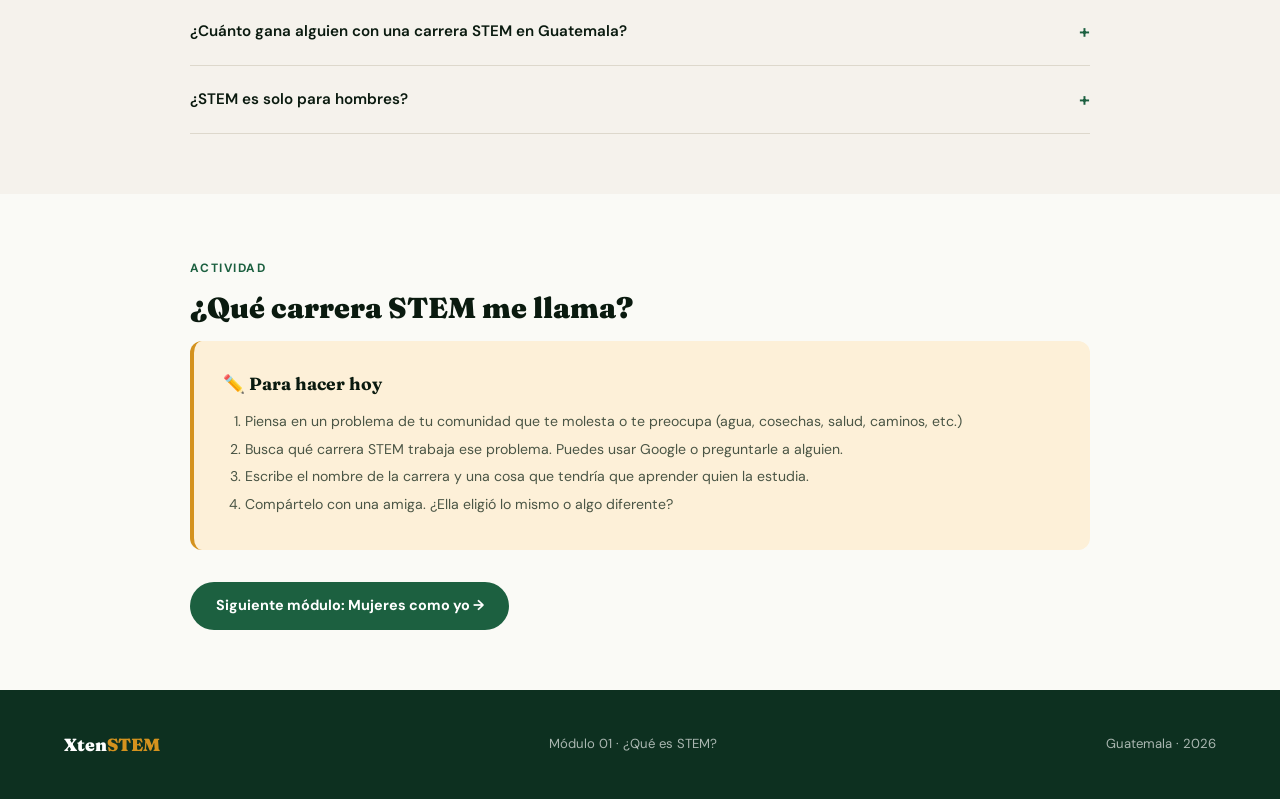
==== commit 43bcee95: "Update modulo1.html" ====
--- a/modulos/modulo1.html
+++ b/modulos/modulo1.html
@@ -19,43 +19,53 @@
   <div class="module-hero-inner">
     <span class="module-tag">Módulo 01</span>
     <h1>¿Qué es STEM?</h1>
-    <p>Carreras reales, universidades accesibles, y por qué Guatemala te necesita en ciencias. No como inspiración, sino como profesional.</p>
+    <p>Carreras reales, universidades accesibles, y por qué Guatemala te necesita en ciencias. No como inspiración — como profesional.</p>
+  </div>
+</section>
+
+<!-- Video intro -->
+<section class="module-section">
+  <div class="module-section-inner">
+    <span class="section-tag">Para empezar</span>
+    <h2 class="section-title" style="font-size:1.8rem;">STEM no es solo para los de la ciudad.</h2>
+    <div style="margin-top:1.5rem; border-radius:var(--radius); overflow:hidden; aspect-ratio:16/9; background:#000;">
+      <iframe
+        width="100%" height="100%"
+        src="https://www.youtube.com/embed/1By_Hh7o7cU"
+        title="¿Qué es STEM? — XtenSTEM Módulo 1"
+        frameborder="0"
+        allow="accelerometer; autoplay; clipboard-write; encrypted-media; gyroscope; picture-in-picture"
+        allowfullscreen
+        style="display:block; width:100%; height:100%;">
+      </iframe>
+    </div>
   </div>
 </section>
 
 <!-- Qué significa STEM -->
-<section class="module-section">
-  <div class="module-section-inner">
-    <span class="section-tag">Las siglas</span>
-    <h2 class="section-title" style="font-size:1.8rem;">STEM no depende de dónde eres. STEM es para todas.</h2>
-    <div style="display:grid; grid-template-columns:repeat(auto-fill,minmax(200px,1fr)); gap:1rem; margin-top:2rem;">
+<section class="module-section" style="padding-top:2rem;">
+  <div class="module-section-inner">
+    <span class="section-tag">Las letras</span>
+    <div style="display:grid; grid-template-columns:repeat(auto-fill,minmax(200px,1fr)); gap:1rem; margin-top:1.5rem;">
       <div style="background:var(--jade-bg); border-radius:var(--radius); padding:1.4rem; border-top:4px solid var(--jade);">
         <div style="font-family:var(--font-display); font-size:2rem; font-weight:900; color:var(--jade);">S</div>
         <div style="font-weight:700; margin:.3rem 0;">Science / Ciencias</div>
-        <div style="font-size:.85rem; color:var(--stone);">Biología, química, física, medicina, medio ambiente. 
-          <br
-            Es entender cómo funciona el mundo natural.</div>
+        <div style="font-size:.85rem; color:var(--stone);">Biología, química, física, medicina, medio ambiente. Entender cómo funciona el mundo natural.</div>
       </div>
       <div style="background:var(--jade-bg); border-radius:var(--radius); padding:1.4rem; border-top:4px solid var(--jade);">
         <div style="font-family:var(--font-display); font-size:2rem; font-weight:900; color:var(--jade);">T</div>
         <div style="font-weight:700; margin:.3rem 0;">Technology / Tecnología</div>
-        <div style="font-size:.85rem; color:var(--stone);">Programación, apps, sistemas, inteligencia artificial. 
-          <br
-            Significa crear herramientas que resuelven problemas reales.</div>
+        <div style="font-size:.85rem; color:var(--stone);">Programación, apps, sistemas, inteligencia artificial. Crear herramientas que resuelven problemas reales.</div>
       </div>
       <div style="background:var(--jade-bg); border-radius:var(--radius); padding:1.4rem; border-top:4px solid var(--jade);">
         <div style="font-family:var(--font-display); font-size:2rem; font-weight:900; color:var(--jade);">E</div>
         <div style="font-weight:700; margin:.3rem 0;">Engineering / Ingeniería</div>
-        <div style="font-size:.85rem; color:var(--stone);">Diseñar puentes, sistemas de agua, satélites, edificios. 
-          <br
-            Busca construir lo que todavía no existe.</div>
+        <div style="font-size:.85rem; color:var(--stone);">Diseñar puentes, sistemas de agua, satélites, edificios. Construir lo que todavía no existe.</div>
       </div>
       <div style="background:var(--jade-bg); border-radius:var(--radius); padding:1.4rem; border-top:4px solid var(--jade);">
         <div style="font-family:var(--font-display); font-size:2rem; font-weight:900; color:var(--jade);">M</div>
         <div style="font-weight:700; margin:.3rem 0;">Mathematics / Matemáticas</div>
-        <div style="font-size:.85rem; color:var(--stone);">La base de todo. Estadística, cálculo, lógica. 
-          <br 
-            Enseña a comprender el lenguaje universal del razonamiento.</div>
+        <div style="font-size:.85rem; color:var(--stone);">La base de todo lo anterior. Estadística, cálculo, lógica. El lenguaje universal del razonamiento.</div>
       </div>
     </div>
   </div>
@@ -117,7 +127,7 @@
       <div style="background:#fff; border-radius:var(--radius); padding:1.4rem; border:1px solid var(--border); display:flex; justify-content:space-between; align-items:center; flex-wrap:wrap; gap:1rem;">
         <div>
           <div style="font-weight:700;">Universidades internacionales</div>
-          <div style="font-size:.85rem; color:var(--stone); margin-top:.2rem;">Universidades desde Canadá, Europa, Estados Unidos y más, ofrecen becas completas para estudiantes internacionales con mérito académico</div>
+          <div style="font-size:.85rem; color:var(--stone); margin-top:.2rem;">MIT, Stanford, UC Berkeley y más ofrecen becas completas para estudiantes de Guatemala con mérito académico</div>
         </div>
         <div style="background:var(--jade-bg); color:var(--jade); font-size:.78rem; font-weight:700; padding:.3rem .8rem; border-radius:50px;">Ver Módulo 4</div>
       </div>
@@ -133,10 +143,10 @@
     <ul class="faq-list">
       <li class="faq-item">
         <div class="faq-q" onclick="togFaq(this)">
-          <span>¿Para estudiar STEM se necesita ser extremadamente inteligente?</span>
-          <span class="icon">+</span>
-        </div>
-        <div class="faq-a">No. Se necesita práctica, persistencia y alguien que te enseñe bien. La mayoría de personas que trabajan en ciencias no eran "genios", ellos aprendieron. El talento se desarrolla, no se nace con él.</div>
+          <span>¿Para estudiar STEM se necesita ser muy inteligente?</span>
+          <span class="icon">+</span>
+        </div>
+        <div class="faq-a">No. Se necesita práctica, persistencia y alguien que te enseñe bien. La mayoría de personas que trabajan en ciencias no eran "genios" — aprendieron. El talento se desarrolla, no se nace con él.</div>
       </li>
       <li class="faq-item">
         <div class="faq-q" onclick="togFaq(this)">
@@ -150,21 +160,21 @@
           <span>¿Mis papás no entienden qué es STEM, cómo les explico?</span>
           <span class="icon">+</span>
         </div>
-        <div class="faq-a">El Módulo 5 está diseñado exactamente para eso: tiene una guía en español y maya para padres y madres. No tienes que convencerlos sola.</div>
+        <div class="faq-a">El Módulo 5 está diseñado exactamente para eso — tiene una guía en español y maya para padres y madres. No tienes que convencer sola.</div>
       </li>
       <li class="faq-item">
         <div class="faq-q" onclick="togFaq(this)">
           <span>¿Cuánto gana alguien con una carrera STEM en Guatemala?</span>
           <span class="icon">+</span>
         </div>
-        <div class="faq-a">Depende de la carrera y el sector. Un ingeniero civil en el sector público puede ganar entre Q8,000 y Q20,000 al mes. Una médica especialista, más. En comparación, el salario mínimo en Guatemala es Q3,230. Y STEM multiplica las opciones.</div>
+        <div class="faq-a">Depende de la carrera y el sector. Un ingeniero civil en el sector público puede ganar entre Q8,000 y Q20,000 al mes. Una médica especialista, más. En comparación, el salario mínimo en Guatemala es Q3,230. STEM multiplica las opciones.</div>
       </li>
       <li class="faq-item">
         <div class="faq-q" onclick="togFaq(this)">
           <span>¿STEM es solo para hombres?</span>
           <span class="icon">+</span>
         </div>
-        <div class="faq-a">Históricamente, las mujeres fueron excluidas y no porque no pudieran, sino porque no las dejaban. Hoy, el 61% de biólogas en algunos países son mujeres. Las barreras son culturales, no de capacidad. El Módulo 2 tiene historias de mujeres guatemaltecas que ya están ahí, porque STEM es para todas también.</div>
+        <div class="faq-a">Históricamente, las mujeres fueron excluidas — no porque no pudieran, sino porque no las dejaban. Hoy, el 61% de biólogas en algunos países son mujeres. Las barreras son culturales, no de capacidad. El Módulo 2 tiene historias de mujeres guatemaltecas que ya están ahí.</div>
       </li>
     </ul>
   </div>
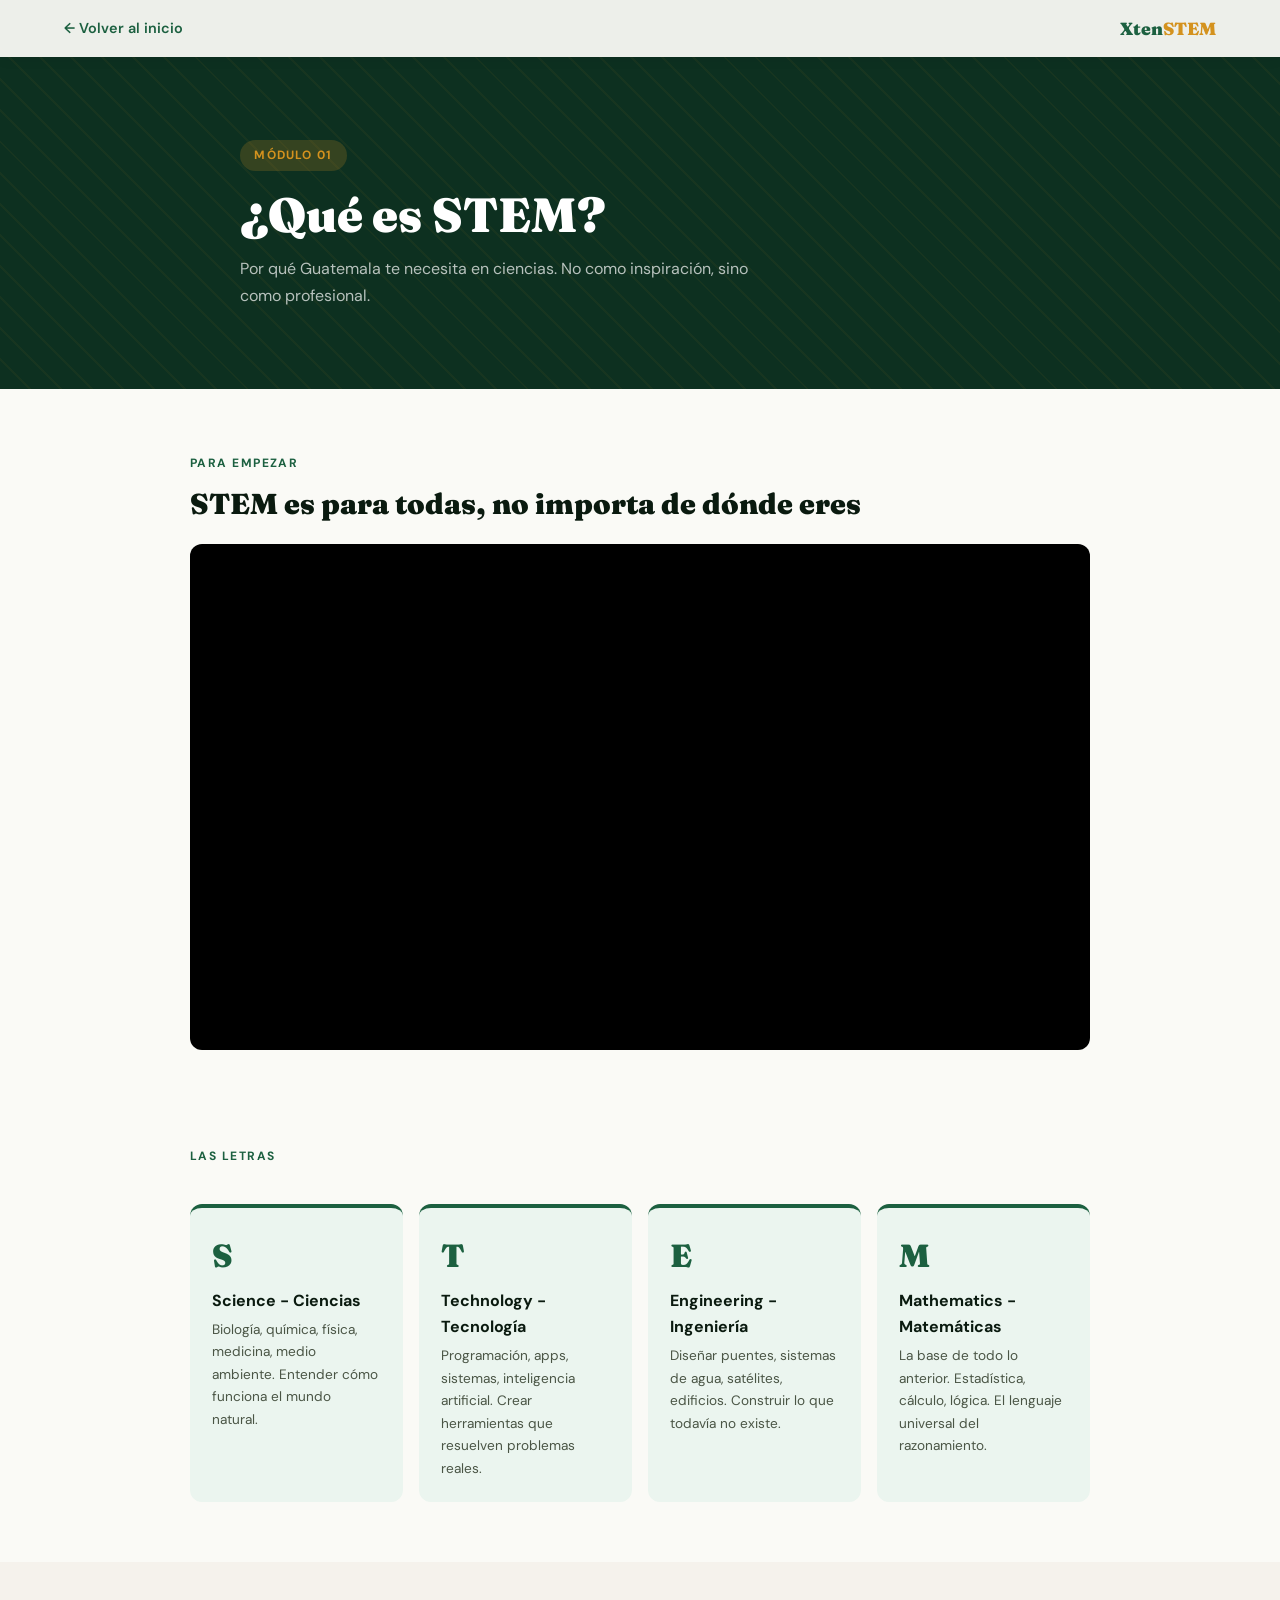
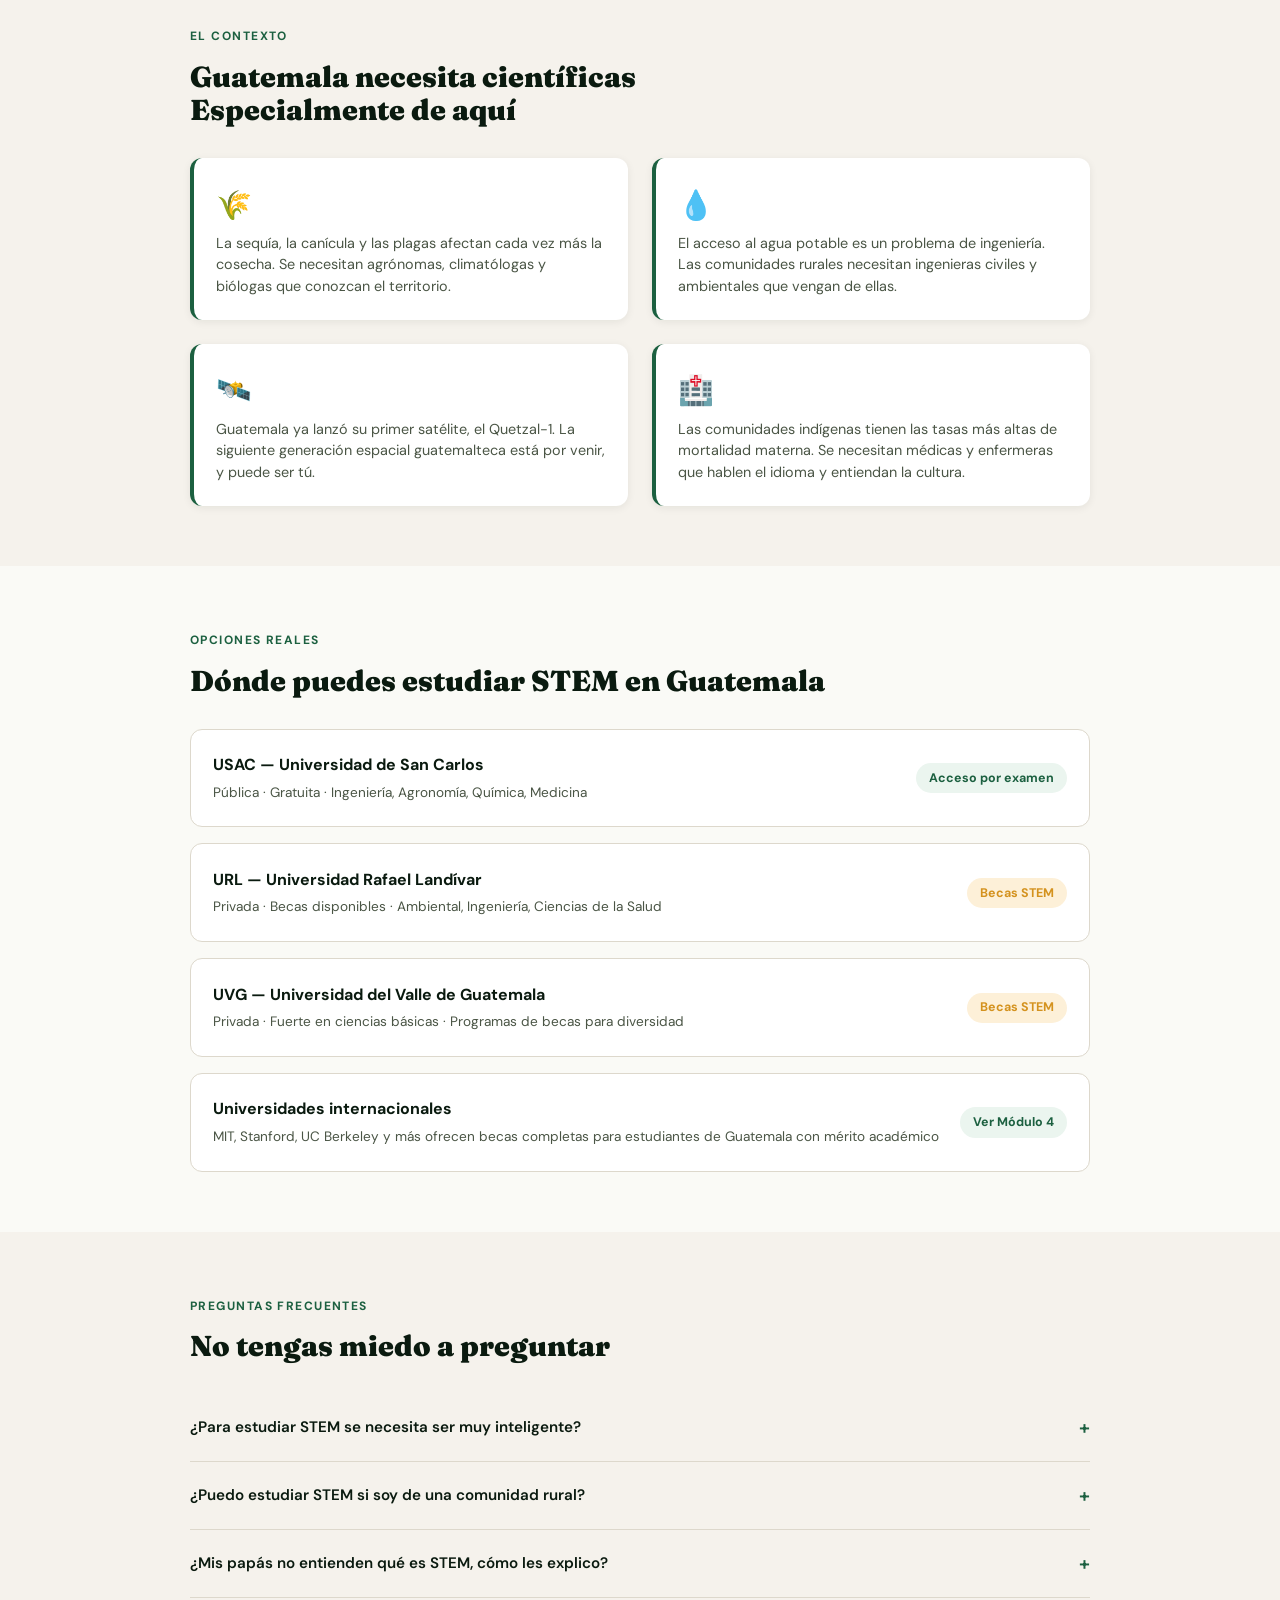
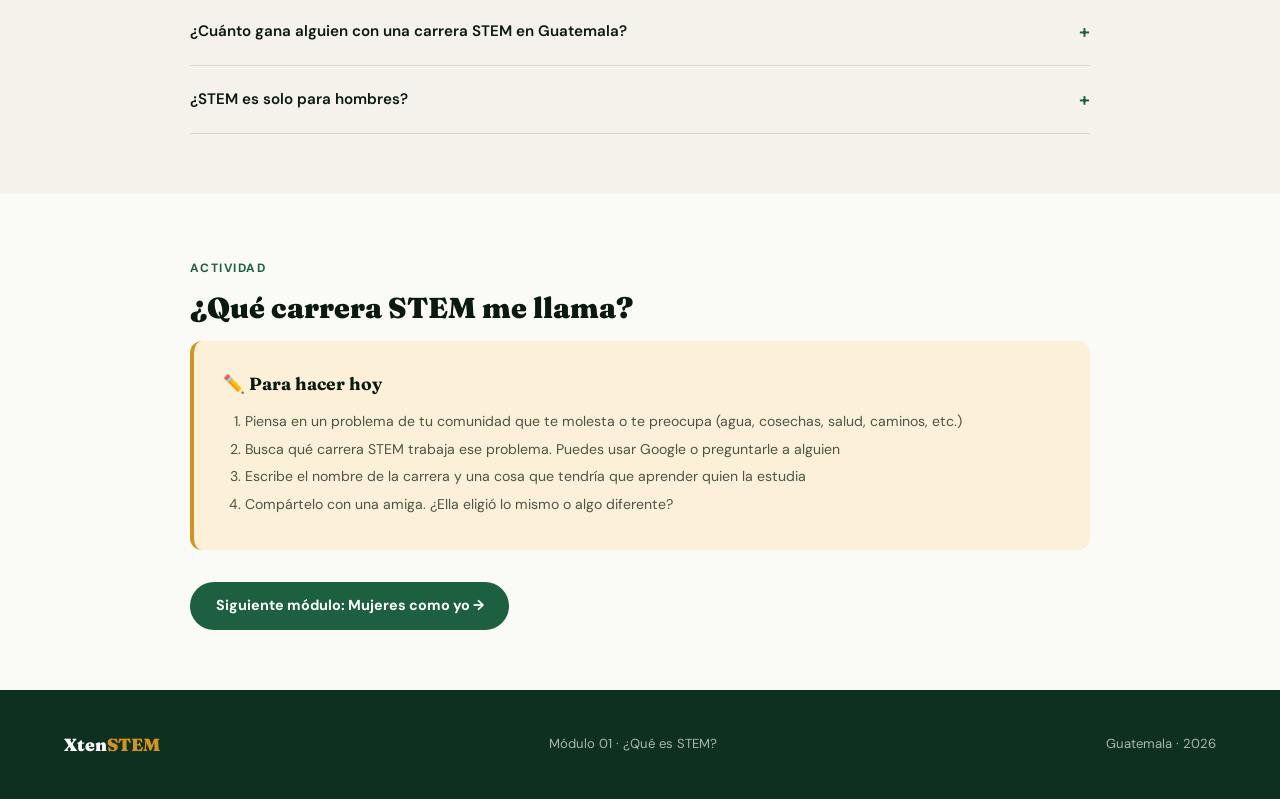
==== commit eedafd2d: "Update modulo1.html" ====
--- a/modulos/modulo1.html
+++ b/modulos/modulo1.html
@@ -19,7 +19,7 @@
   <div class="module-hero-inner">
     <span class="module-tag">Módulo 01</span>
     <h1>¿Qué es STEM?</h1>
-    <p>Carreras reales, universidades accesibles, y por qué Guatemala te necesita en ciencias. No como inspiración — como profesional.</p>
+    <p>Por qué Guatemala te necesita en ciencias. No como inspiración, sino como profesional.</p>
   </div>
 </section>
 
@@ -27,7 +27,7 @@
 <section class="module-section">
   <div class="module-section-inner">
     <span class="section-tag">Para empezar</span>
-    <h2 class="section-title" style="font-size:1.8rem;">STEM no es solo para los de la ciudad.</h2>
+    <h2 class="section-title" style="font-size:1.8rem;">STEM es para todas, no importa de dónde eres</h2>
     <div style="margin-top:1.5rem; border-radius:var(--radius); overflow:hidden; aspect-ratio:16/9; background:#000;">
       <iframe
         width="100%" height="100%"
@@ -49,22 +49,22 @@
     <div style="display:grid; grid-template-columns:repeat(auto-fill,minmax(200px,1fr)); gap:1rem; margin-top:1.5rem;">
       <div style="background:var(--jade-bg); border-radius:var(--radius); padding:1.4rem; border-top:4px solid var(--jade);">
         <div style="font-family:var(--font-display); font-size:2rem; font-weight:900; color:var(--jade);">S</div>
-        <div style="font-weight:700; margin:.3rem 0;">Science / Ciencias</div>
+        <div style="font-weight:700; margin:.3rem 0;">Science - Ciencias</div>
         <div style="font-size:.85rem; color:var(--stone);">Biología, química, física, medicina, medio ambiente. Entender cómo funciona el mundo natural.</div>
       </div>
       <div style="background:var(--jade-bg); border-radius:var(--radius); padding:1.4rem; border-top:4px solid var(--jade);">
         <div style="font-family:var(--font-display); font-size:2rem; font-weight:900; color:var(--jade);">T</div>
-        <div style="font-weight:700; margin:.3rem 0;">Technology / Tecnología</div>
+        <div style="font-weight:700; margin:.3rem 0;">Technology - Tecnología</div>
         <div style="font-size:.85rem; color:var(--stone);">Programación, apps, sistemas, inteligencia artificial. Crear herramientas que resuelven problemas reales.</div>
       </div>
       <div style="background:var(--jade-bg); border-radius:var(--radius); padding:1.4rem; border-top:4px solid var(--jade);">
         <div style="font-family:var(--font-display); font-size:2rem; font-weight:900; color:var(--jade);">E</div>
-        <div style="font-weight:700; margin:.3rem 0;">Engineering / Ingeniería</div>
+        <div style="font-weight:700; margin:.3rem 0;">Engineering - Ingeniería</div>
         <div style="font-size:.85rem; color:var(--stone);">Diseñar puentes, sistemas de agua, satélites, edificios. Construir lo que todavía no existe.</div>
       </div>
       <div style="background:var(--jade-bg); border-radius:var(--radius); padding:1.4rem; border-top:4px solid var(--jade);">
         <div style="font-family:var(--font-display); font-size:2rem; font-weight:900; color:var(--jade);">M</div>
-        <div style="font-weight:700; margin:.3rem 0;">Mathematics / Matemáticas</div>
+        <div style="font-weight:700; margin:.3rem 0;">Mathematics - Matemáticas</div>
         <div style="font-size:.85rem; color:var(--stone);">La base de todo lo anterior. Estadística, cálculo, lógica. El lenguaje universal del razonamiento.</div>
       </div>
     </div>
@@ -75,19 +75,19 @@
 <section class="module-section" style="background:var(--fog);">
   <div class="module-section-inner">
     <span class="section-tag">El contexto</span>
-    <h2 class="section-title" style="font-size:1.8rem;">Guatemala necesita científicas.<br>Especialmente de aquí.</h2>
+    <h2 class="section-title" style="font-size:1.8rem;">Guatemala necesita científicas<br>Especialmente de aquí</h2>
     <div style="display:grid; grid-template-columns:1fr 1fr; gap:1.5rem; margin-top:2rem;">
       <div class="problema-card">
         <div class="problema-card-stat">🌾</div>
-        <p>La sequía, la canícula y las plagas afectan cada vez más la cosecha. Se necesitan agrónomos, climatólogos y biólogas que conozcan el territorio.</p>
+        <p>La sequía, la canícula y las plagas afectan cada vez más la cosecha. Se necesitan agrónomas, climatólogas y biólogas que conozcan el territorio.</p>
       </div>
       <div class="problema-card">
         <div class="problema-card-stat">💧</div>
-        <p>El acceso a agua potable es un problema de ingeniería. Las comunidades rurales necesitan ingenieras civiles y ambientales que vengan de ellas.</p>
+        <p>El acceso al agua potable es un problema de ingeniería. Las comunidades rurales necesitan ingenieras civiles y ambientales que vengan de ellas.</p>
       </div>
       <div class="problema-card">
         <div class="problema-card-stat">🛰️</div>
-        <p>Guatemala ya lanzó su primer satélite, el Quetzal-1. La siguiente generación espacial guatemalteca está por venir — puede ser tú.</p>
+        <p>Guatemala ya lanzó su primer satélite, el Quetzal-1. La siguiente generación espacial guatemalteca está por venir, y puede ser tú.</p>
       </div>
       <div class="problema-card">
         <div class="problema-card-stat">🏥</div>
@@ -139,28 +139,28 @@
 <section class="module-section" style="background:var(--fog);">
   <div class="module-section-inner">
     <span class="section-tag">Preguntas frecuentes</span>
-    <h2 class="section-title" style="font-size:1.8rem;">Lo que te preguntas pero no dices</h2>
+    <h2 class="section-title" style="font-size:1.8rem;">No tengas miedo a preguntar</h2>
     <ul class="faq-list">
       <li class="faq-item">
         <div class="faq-q" onclick="togFaq(this)">
           <span>¿Para estudiar STEM se necesita ser muy inteligente?</span>
           <span class="icon">+</span>
         </div>
-        <div class="faq-a">No. Se necesita práctica, persistencia y alguien que te enseñe bien. La mayoría de personas que trabajan en ciencias no eran "genios" — aprendieron. El talento se desarrolla, no se nace con él.</div>
+        <div class="faq-a">Para nada, se necesita práctica, persistencia y alguien que te enseñe bien. La mayoría de las personas que trabajan en ciencias no eran "genios"; ellos aprendieron. El talento se desarrolla, no se nace con él.</div>
       </li>
       <li class="faq-item">
         <div class="faq-q" onclick="togFaq(this)">
           <span>¿Puedo estudiar STEM si soy de una comunidad rural?</span>
           <span class="icon">+</span>
         </div>
-        <div class="faq-a">Sí. Hay becas específicas para estudiantes indígenas y rurales en Guatemala y en el extranjero. El Módulo 4 tiene la lista completa con requisitos y fechas de aplicación.</div>
+        <div class="faq-a">¡Por su puesto! Hay becas específicas para estudiantes indígenas y rurales en Guatemala y en el extranjero. El Módulo 4 tiene la lista completa con requisitos y fechas de aplicación.</div>
       </li>
       <li class="faq-item">
         <div class="faq-q" onclick="togFaq(this)">
           <span>¿Mis papás no entienden qué es STEM, cómo les explico?</span>
           <span class="icon">+</span>
         </div>
-        <div class="faq-a">El Módulo 5 está diseñado exactamente para eso — tiene una guía en español y maya para padres y madres. No tienes que convencer sola.</div>
+        <div class="faq-a">El Módulo 5 está diseñado exactamente para eso: tiene una guía en español y kaqchikel para padres y madres. No tienes que convencerlos sola.</div>
       </li>
       <li class="faq-item">
         <div class="faq-q" onclick="togFaq(this)">
@@ -174,7 +174,7 @@
           <span>¿STEM es solo para hombres?</span>
           <span class="icon">+</span>
         </div>
-        <div class="faq-a">Históricamente, las mujeres fueron excluidas — no porque no pudieran, sino porque no las dejaban. Hoy, el 61% de biólogas en algunos países son mujeres. Las barreras son culturales, no de capacidad. El Módulo 2 tiene historias de mujeres guatemaltecas que ya están ahí.</div>
+        <div class="faq-a">Históricamente, las mujeres fueron excluidas, y no porque no pudieran, sino porque no las dejaban. Hoy, el 61% de biólogas en algunos países son mujeres. Las barreras son culturales, no de capacidad. El Módulo 2 tiene historias de mujeres guatemaltecas y de la región que ya están ahí.</div>
       </li>
     </ul>
   </div>
@@ -189,8 +189,8 @@
       <h4>✏️ Para hacer hoy</h4>
       <ol>
         <li>Piensa en un problema de tu comunidad que te molesta o te preocupa (agua, cosechas, salud, caminos, etc.)</li>
-        <li>Busca qué carrera STEM trabaja ese problema. Puedes usar Google o preguntarle a alguien.</li>
-        <li>Escribe el nombre de la carrera y una cosa que tendría que aprender quien la estudia.</li>
+        <li>Busca qué carrera STEM trabaja ese problema. Puedes usar Google o preguntarle a alguien</li>
+        <li>Escribe el nombre de la carrera y una cosa que tendría que aprender quien la estudia</li>
         <li>Compártelo con una amiga. ¿Ella eligió lo mismo o algo diferente?</li>
       </ol>
     </div>
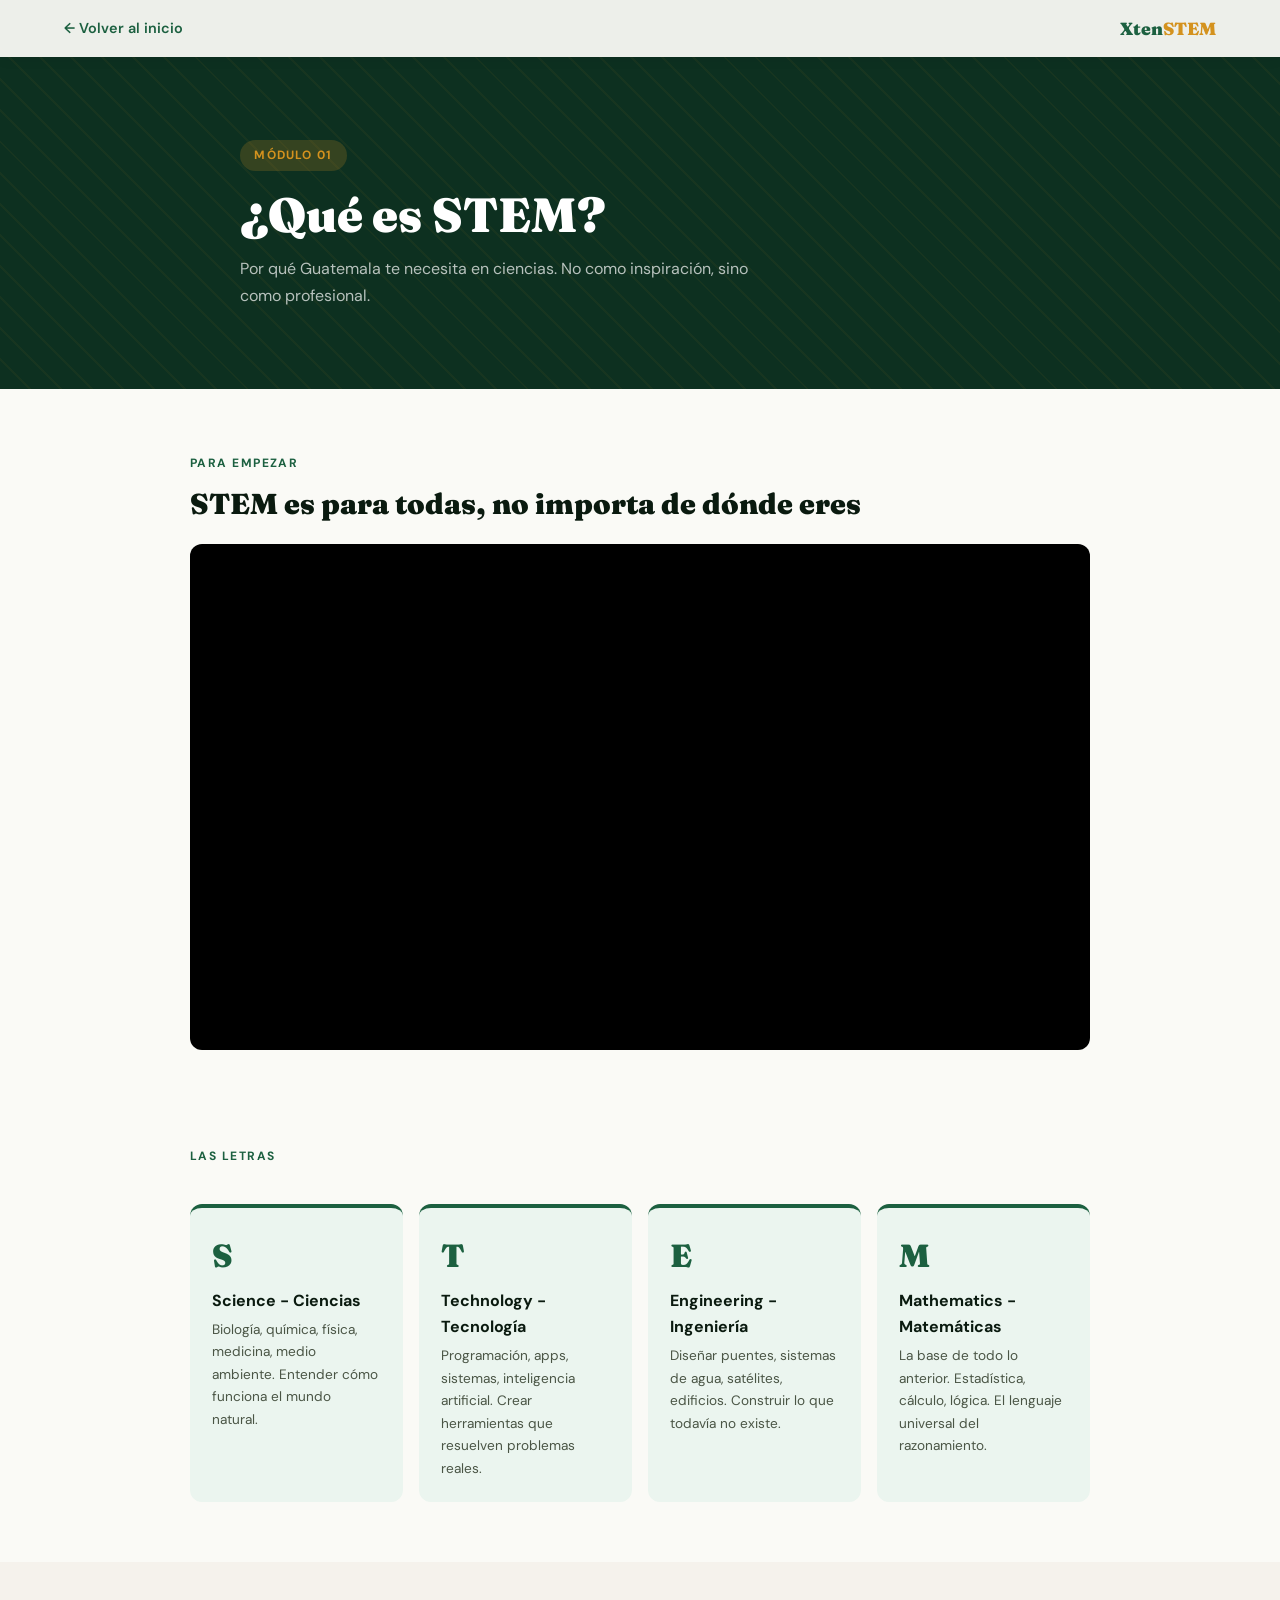
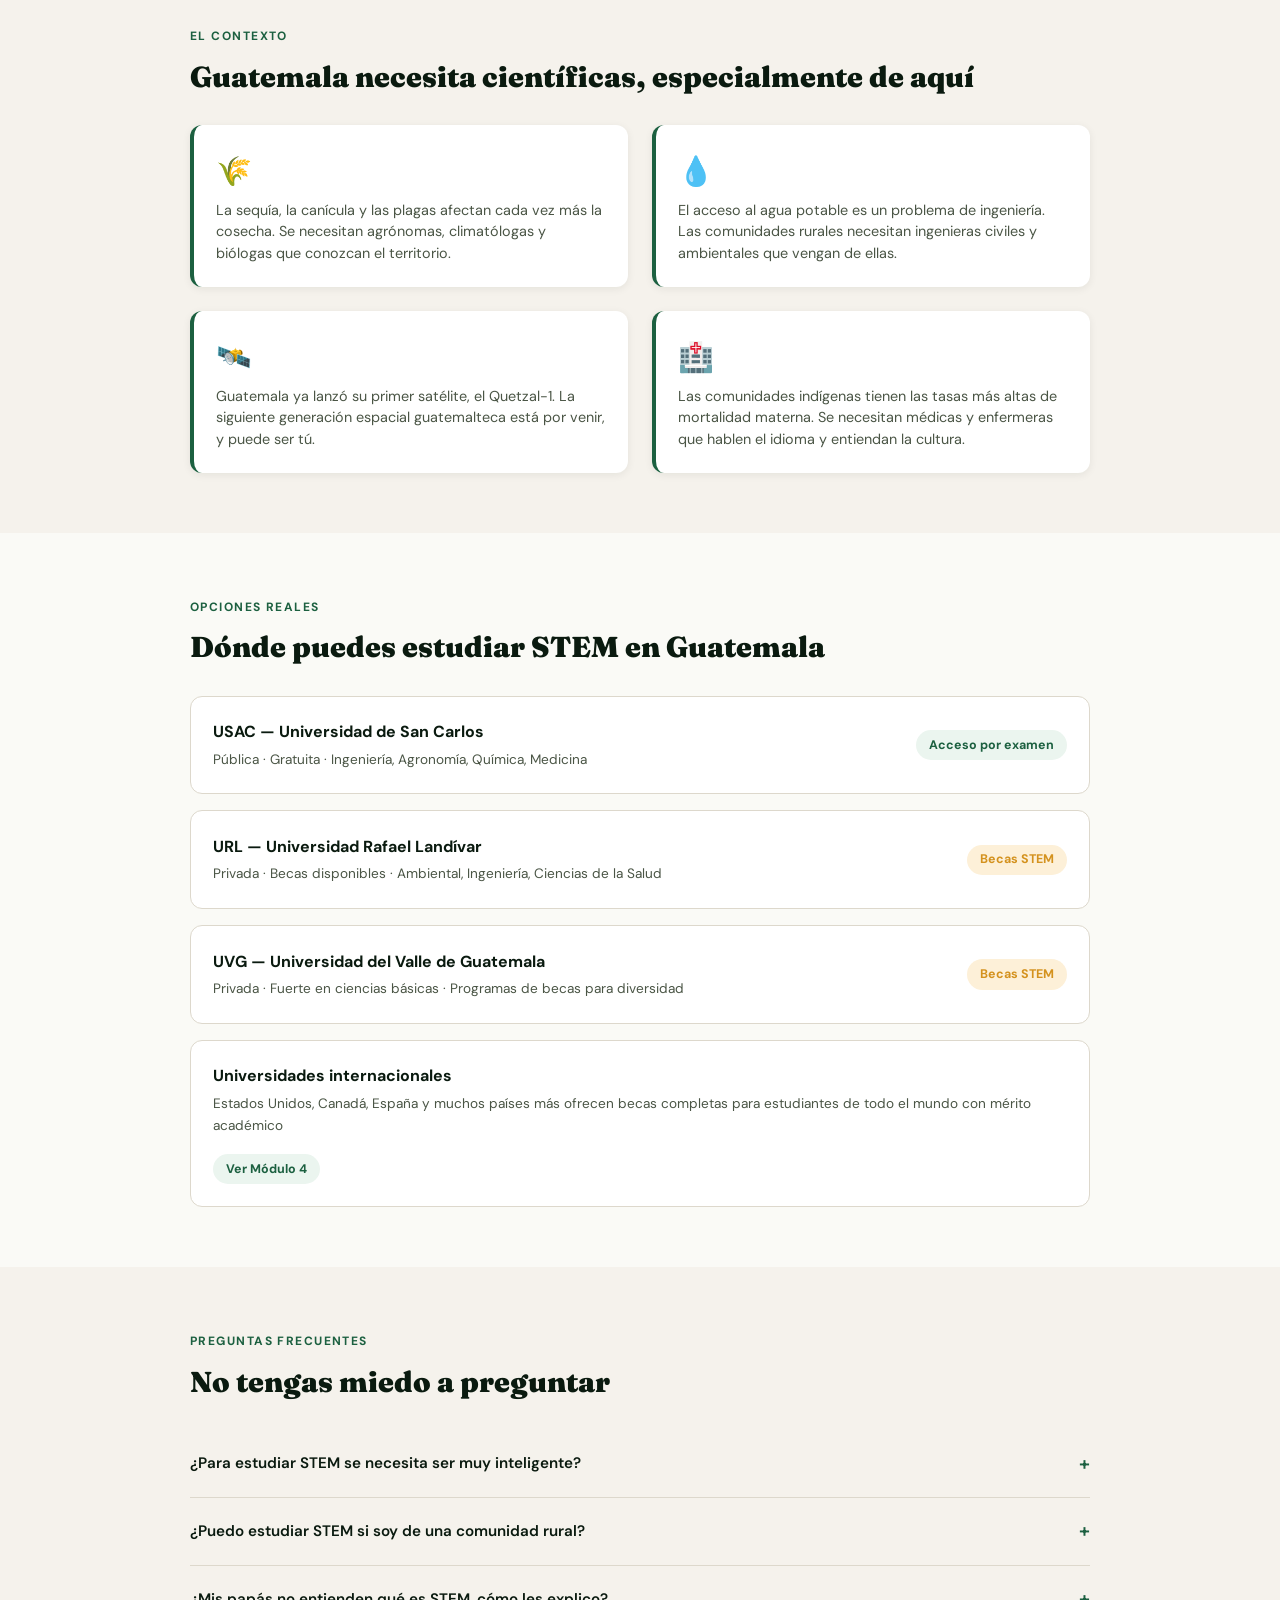
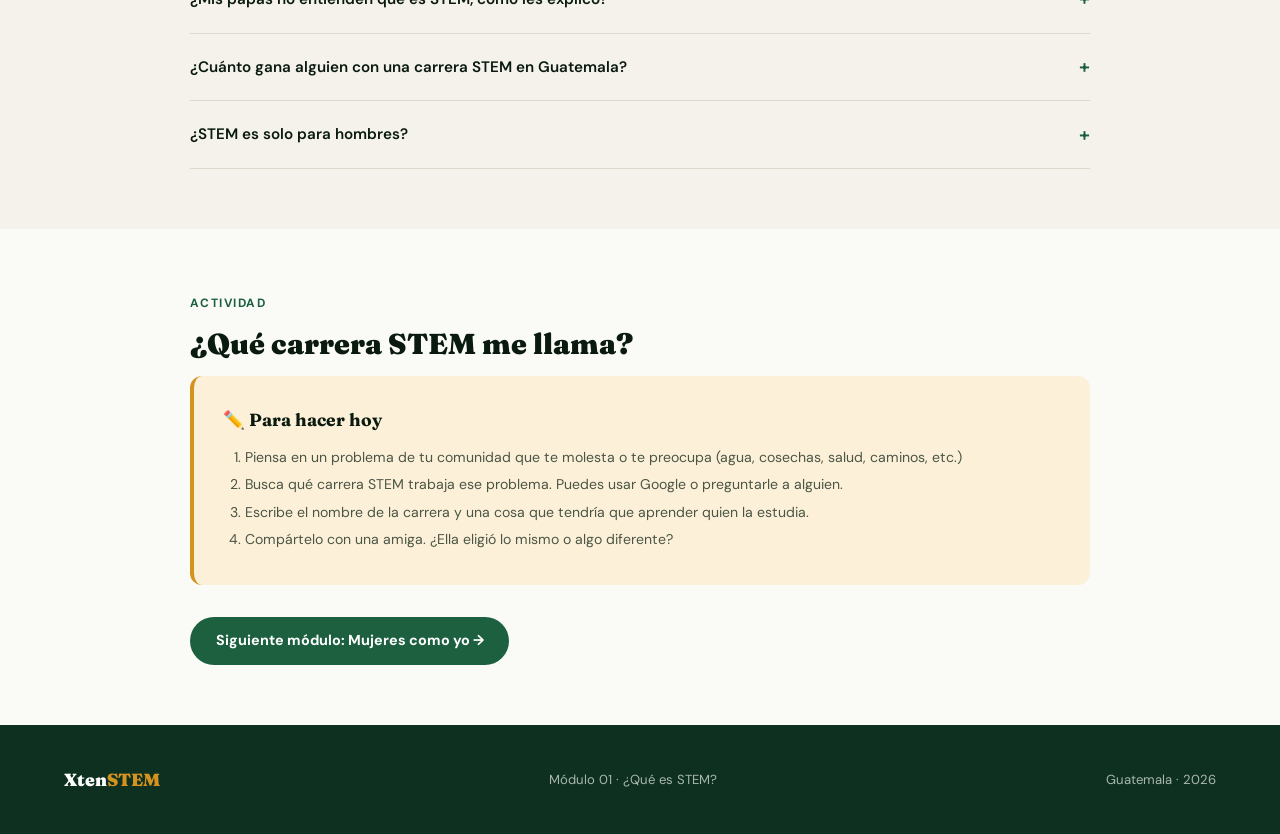
==== commit 2d16d098: "Update modulo1.html" ====
--- a/modulos/modulo1.html
+++ b/modulos/modulo1.html
@@ -75,7 +75,7 @@
 <section class="module-section" style="background:var(--fog);">
   <div class="module-section-inner">
     <span class="section-tag">El contexto</span>
-    <h2 class="section-title" style="font-size:1.8rem;">Guatemala necesita científicas<br>Especialmente de aquí</h2>
+    <h2 class="section-title" style="font-size:1.8rem;">Guatemala necesita científicas, especialmente de aquí</h2>
     <div style="display:grid; grid-template-columns:1fr 1fr; gap:1.5rem; margin-top:2rem;">
       <div class="problema-card">
         <div class="problema-card-stat">🌾</div>
@@ -127,7 +127,7 @@
       <div style="background:#fff; border-radius:var(--radius); padding:1.4rem; border:1px solid var(--border); display:flex; justify-content:space-between; align-items:center; flex-wrap:wrap; gap:1rem;">
         <div>
           <div style="font-weight:700;">Universidades internacionales</div>
-          <div style="font-size:.85rem; color:var(--stone); margin-top:.2rem;">MIT, Stanford, UC Berkeley y más ofrecen becas completas para estudiantes de Guatemala con mérito académico</div>
+          <div style="font-size:.85rem; color:var(--stone); margin-top:.2rem;">Estados Unidos, Canadá, España y muchos países más ofrecen becas completas para estudiantes de todo el mundo con mérito académico</div>
         </div>
         <div style="background:var(--jade-bg); color:var(--jade); font-size:.78rem; font-weight:700; padding:.3rem .8rem; border-radius:50px;">Ver Módulo 4</div>
       </div>
@@ -189,8 +189,8 @@
       <h4>✏️ Para hacer hoy</h4>
       <ol>
         <li>Piensa en un problema de tu comunidad que te molesta o te preocupa (agua, cosechas, salud, caminos, etc.)</li>
-        <li>Busca qué carrera STEM trabaja ese problema. Puedes usar Google o preguntarle a alguien</li>
-        <li>Escribe el nombre de la carrera y una cosa que tendría que aprender quien la estudia</li>
+        <li>Busca qué carrera STEM trabaja ese problema. Puedes usar Google o preguntarle a alguien.</li>
+        <li>Escribe el nombre de la carrera y una cosa que tendría que aprender quien la estudia.</li>
         <li>Compártelo con una amiga. ¿Ella eligió lo mismo o algo diferente?</li>
       </ol>
     </div>
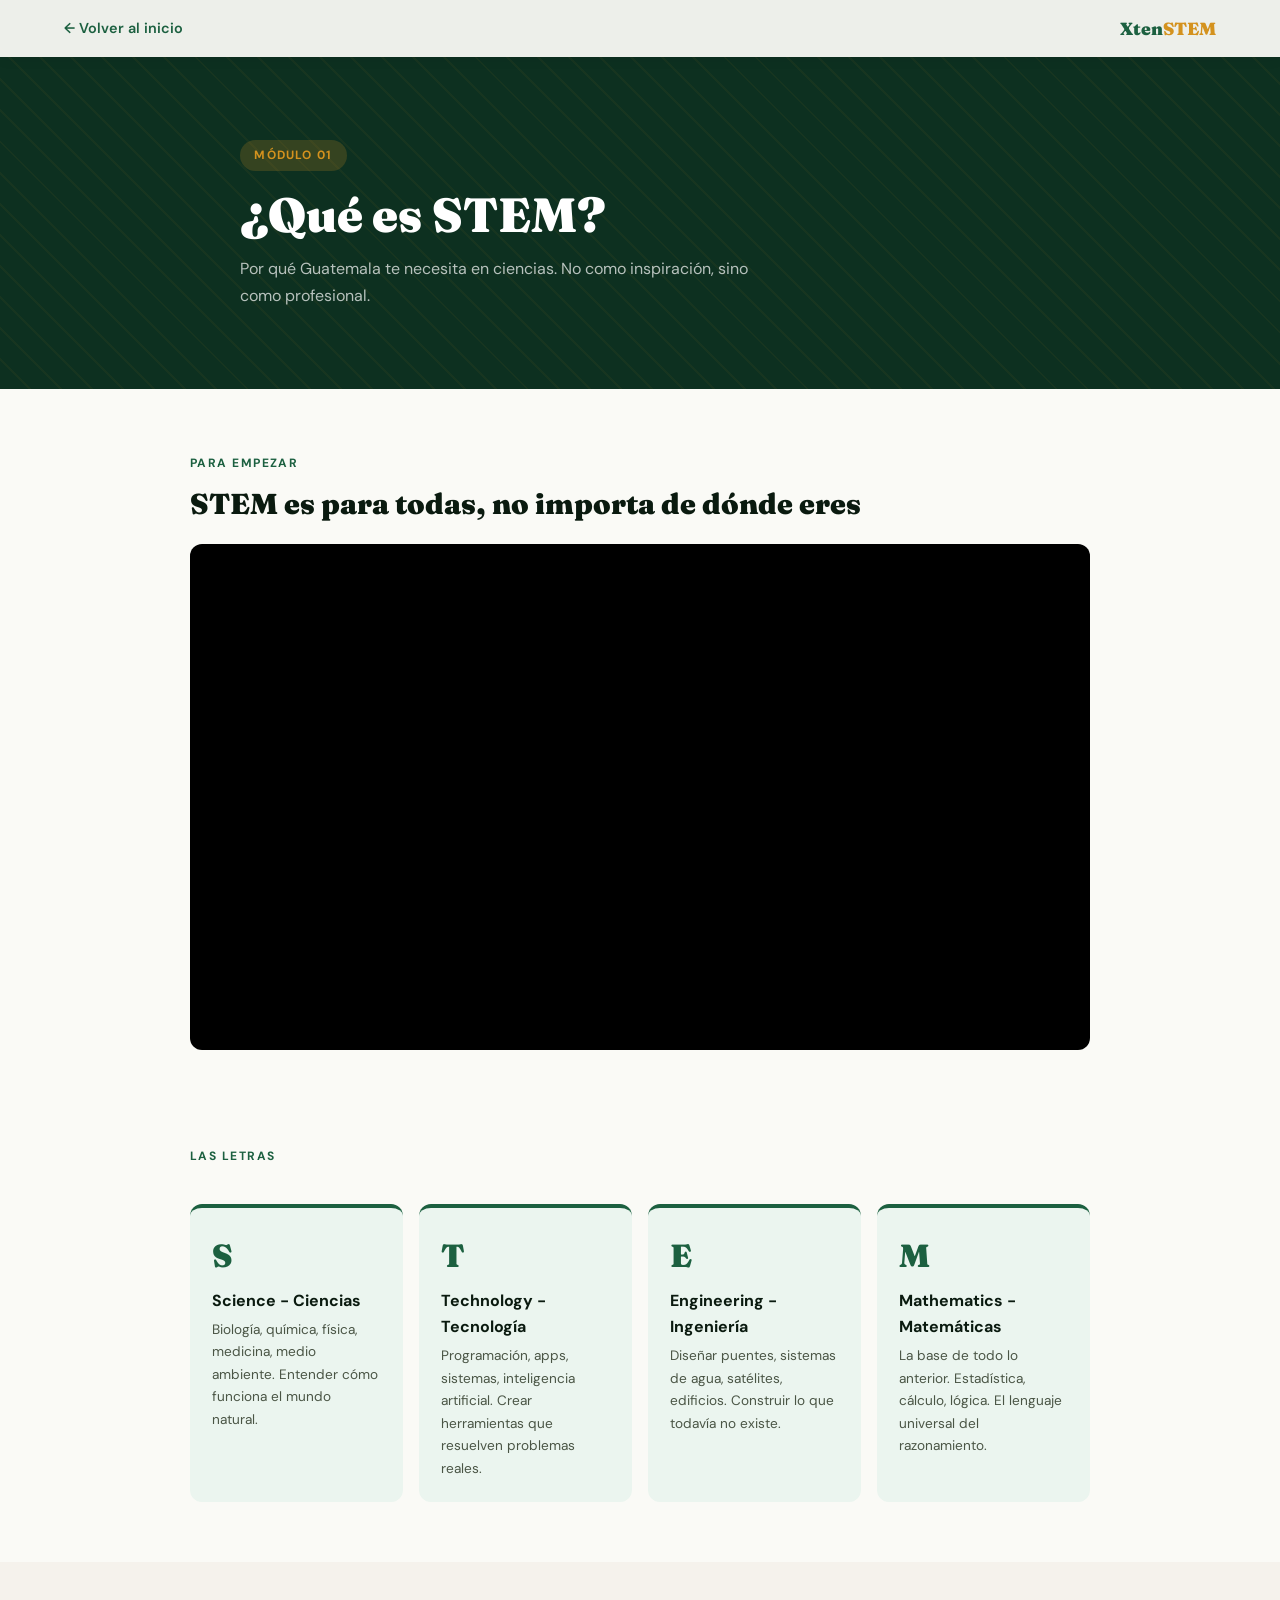
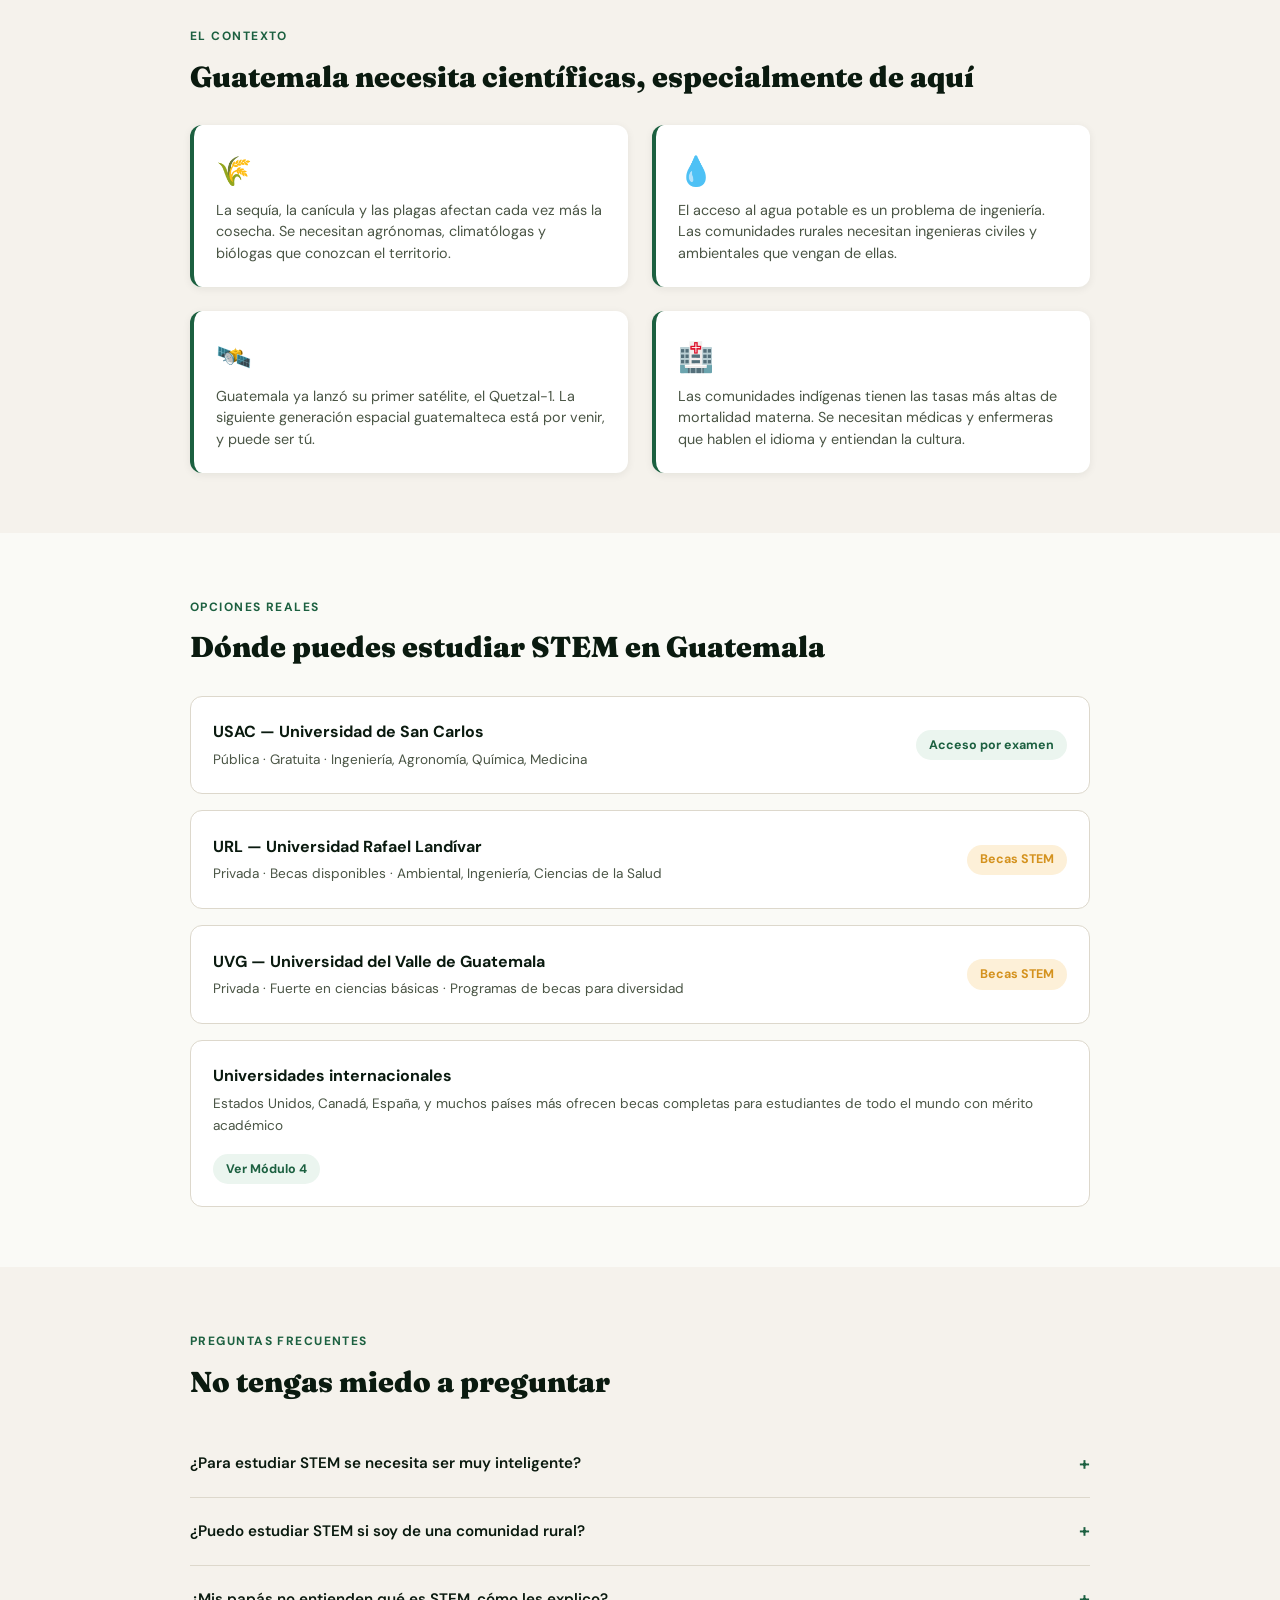
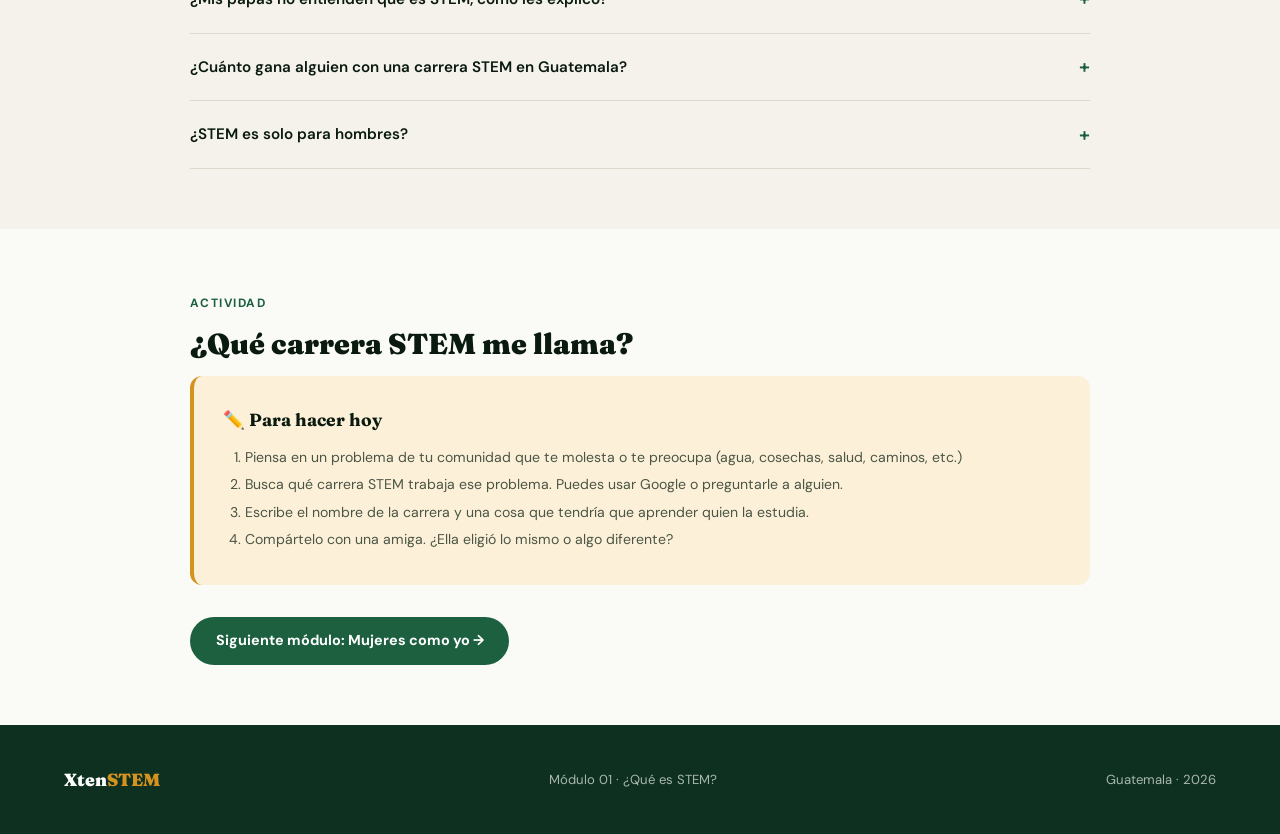
==== commit b1bf2913: "Update modulo1.html" ====
--- a/modulos/modulo1.html
+++ b/modulos/modulo1.html
@@ -127,7 +127,7 @@
       <div style="background:#fff; border-radius:var(--radius); padding:1.4rem; border:1px solid var(--border); display:flex; justify-content:space-between; align-items:center; flex-wrap:wrap; gap:1rem;">
         <div>
           <div style="font-weight:700;">Universidades internacionales</div>
-          <div style="font-size:.85rem; color:var(--stone); margin-top:.2rem;">Estados Unidos, Canadá, España y muchos países más ofrecen becas completas para estudiantes de todo el mundo con mérito académico</div>
+          <div style="font-size:.85rem; color:var(--stone); margin-top:.2rem;">Estados Unidos, Canadá, España, y muchos países más ofrecen becas completas para estudiantes de todo el mundo con mérito académico</div>
         </div>
         <div style="background:var(--jade-bg); color:var(--jade); font-size:.78rem; font-weight:700; padding:.3rem .8rem; border-radius:50px;">Ver Módulo 4</div>
       </div>
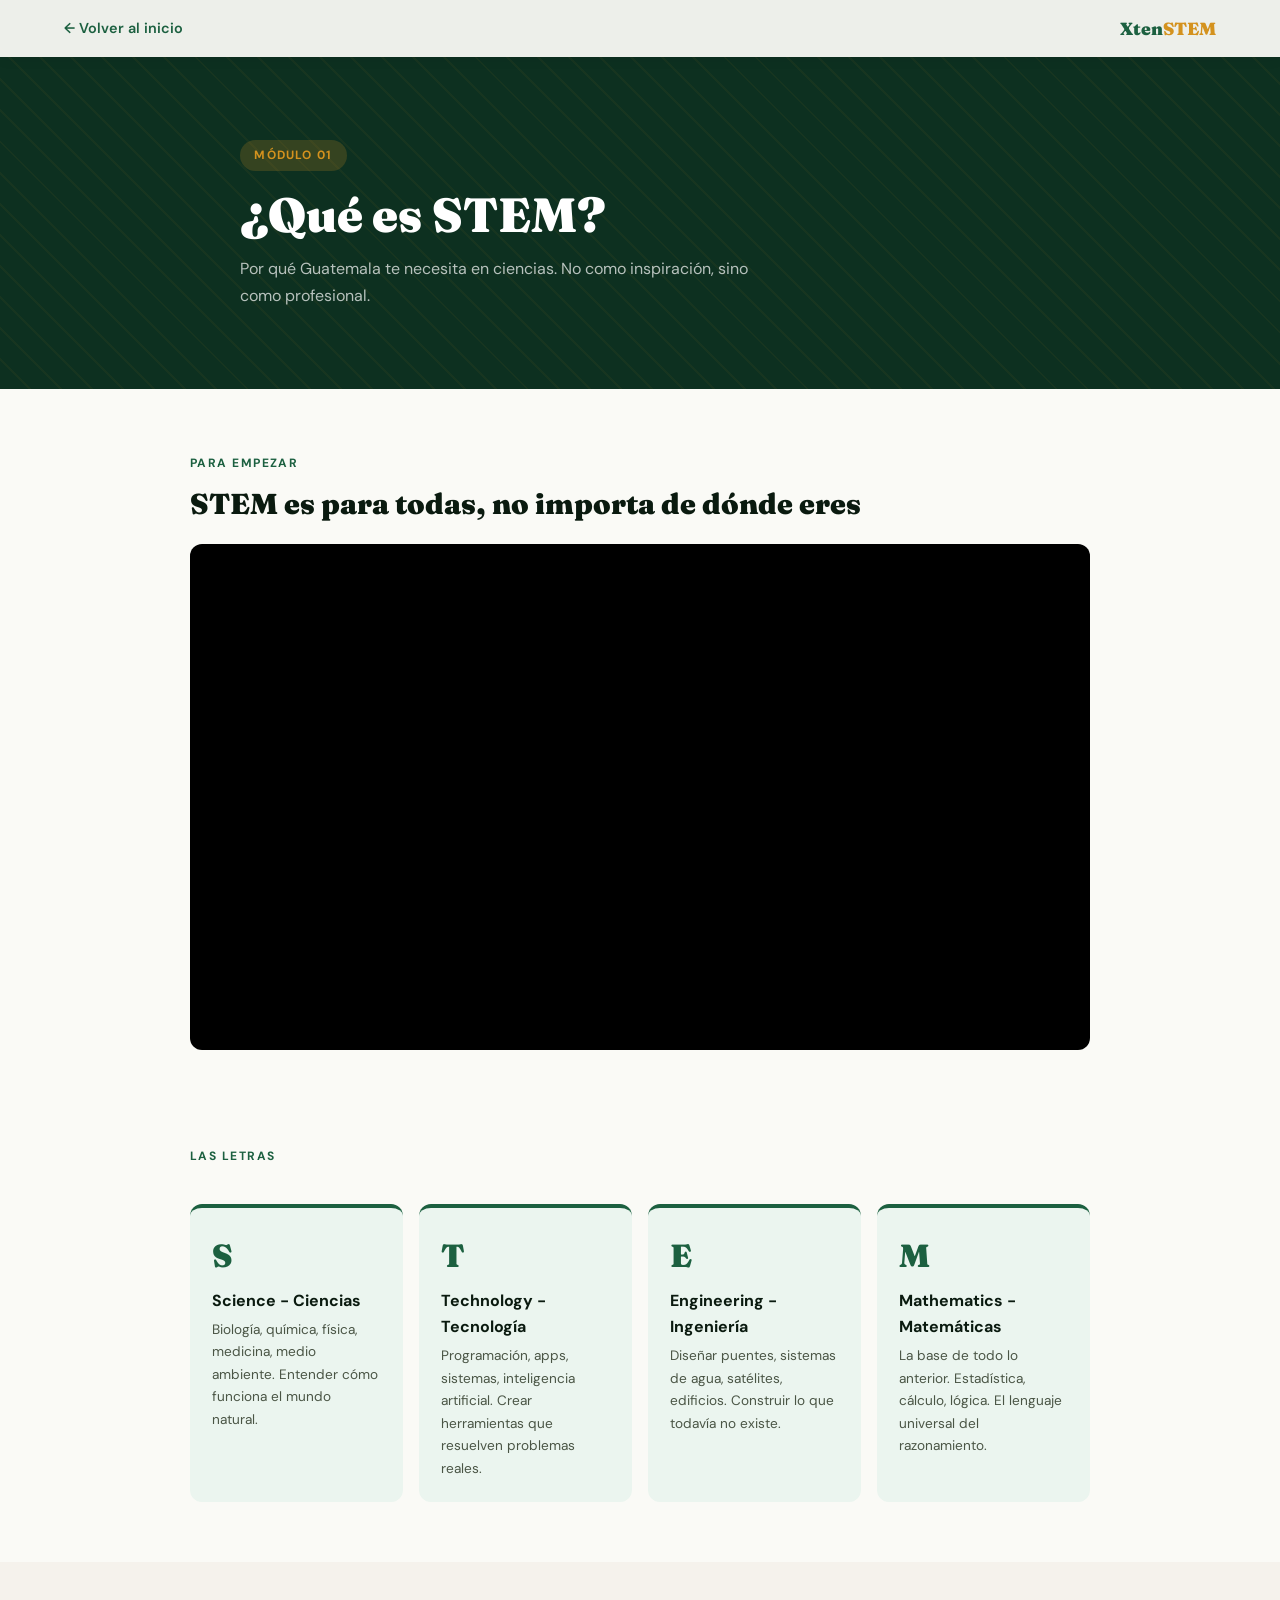
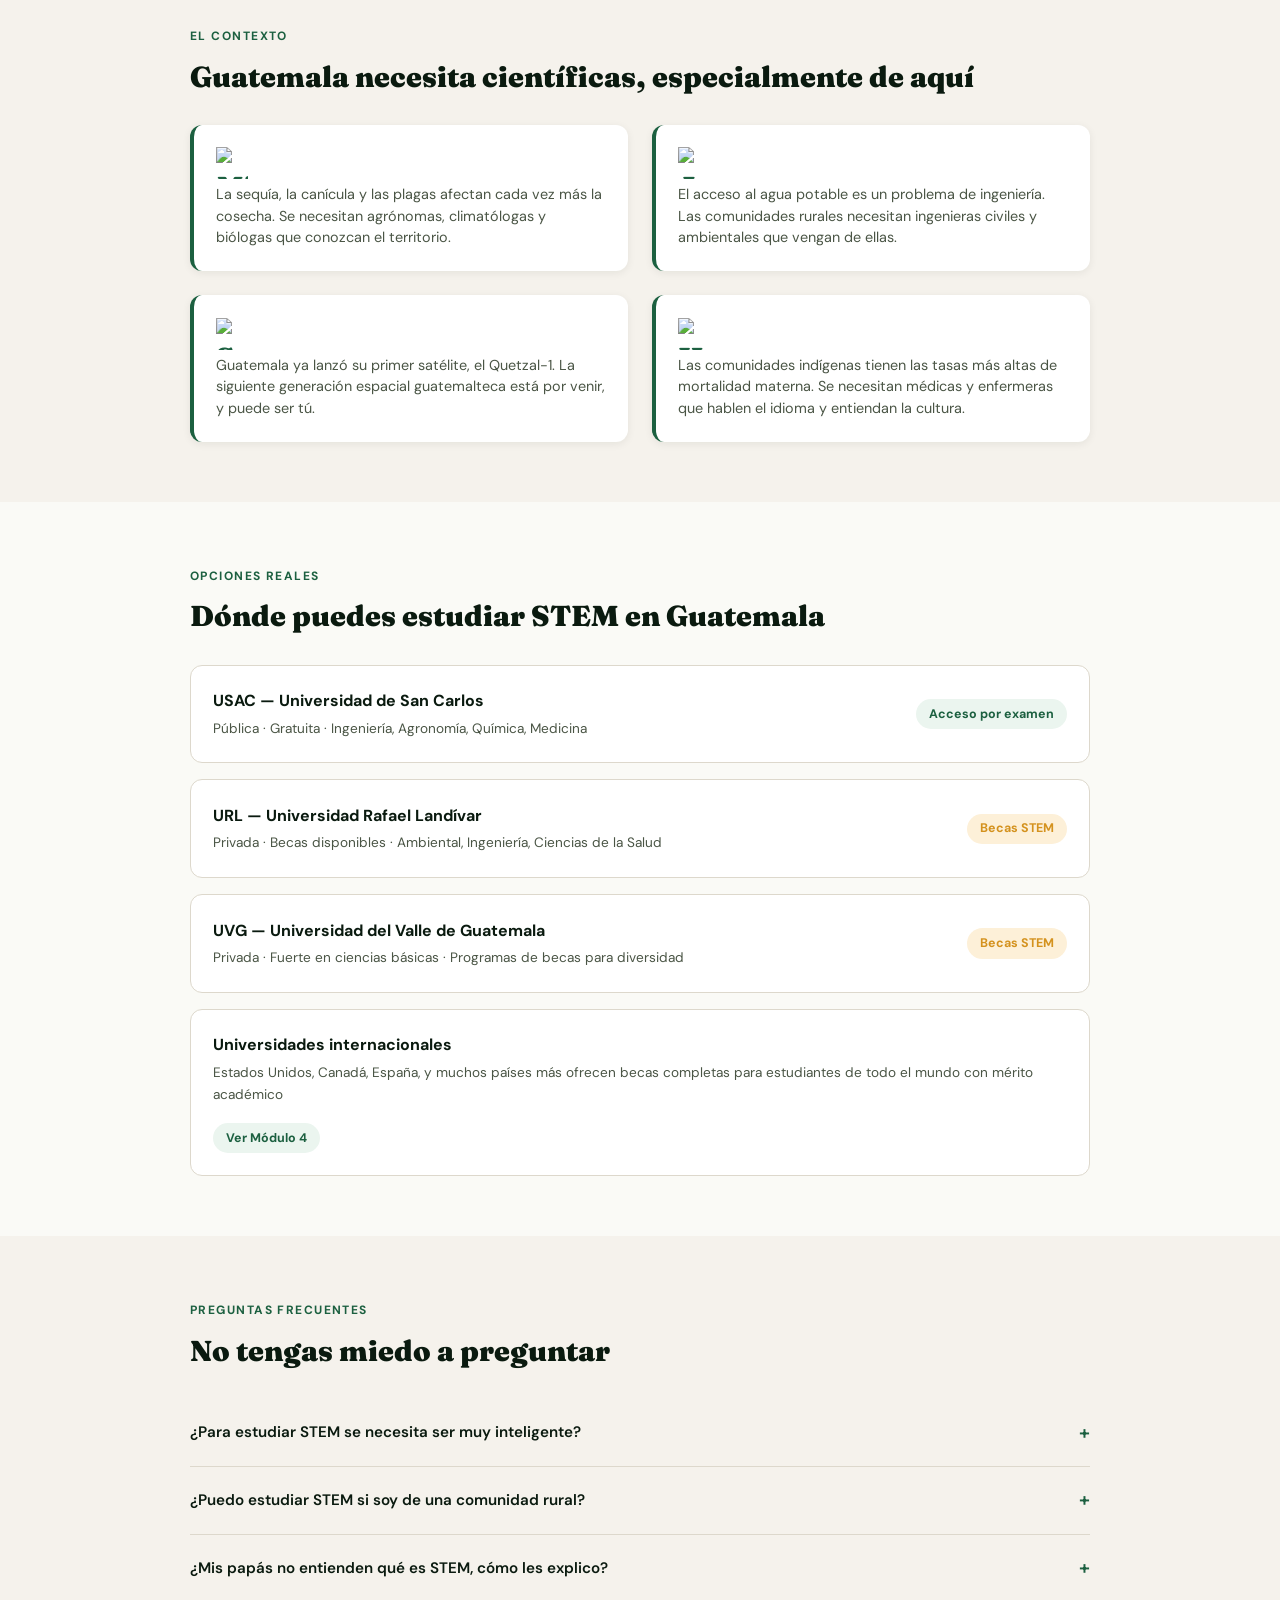
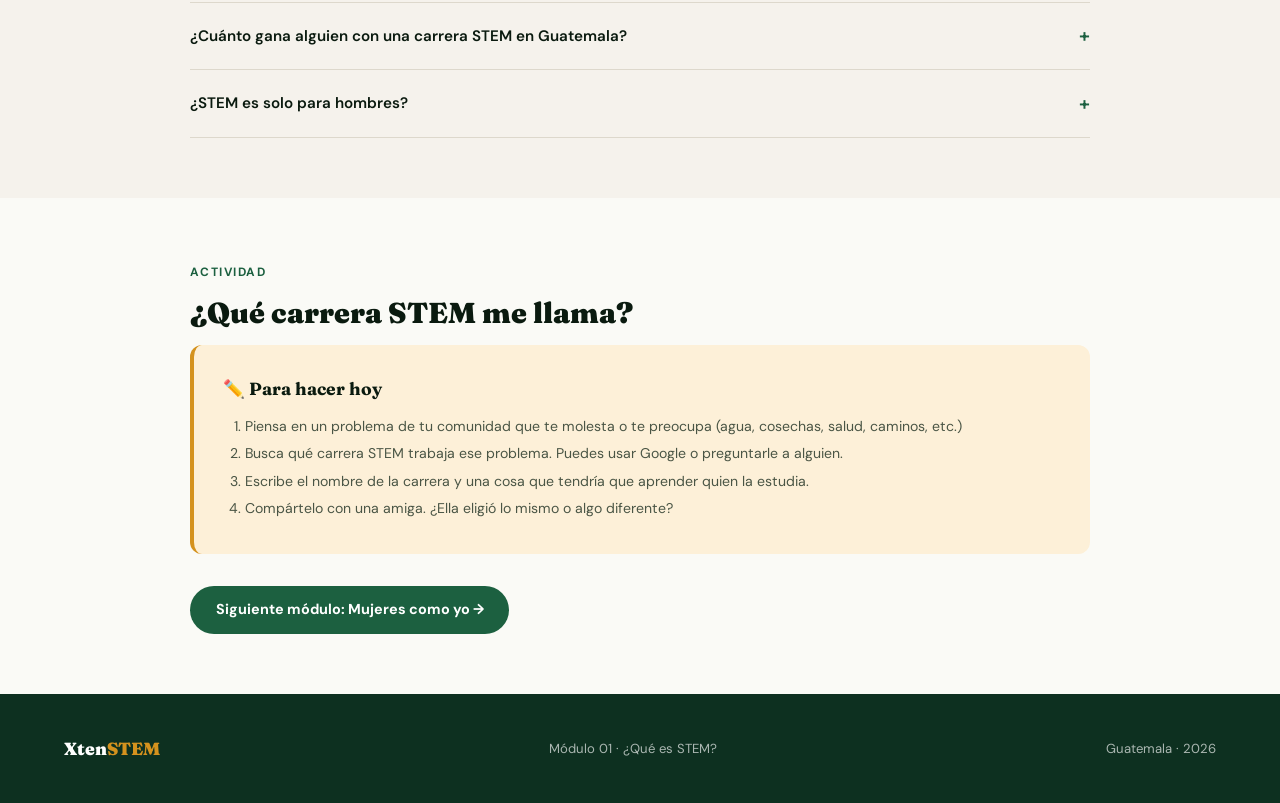
==== commit d107726b: "Update modulo1.html" ====
--- a/modulos/modulo1.html
+++ b/modulos/modulo1.html
@@ -78,19 +78,27 @@
     <h2 class="section-title" style="font-size:1.8rem;">Guatemala necesita científicas, especialmente de aquí</h2>
     <div style="display:grid; grid-template-columns:1fr 1fr; gap:1.5rem; margin-top:2rem;">
       <div class="problema-card">
-        <div class="problema-card-stat">🌾</div>
+        <div class="problema-card-stat">
+          <img src="images/mil-emoji.png" alt="Milpa">
+        </div>
         <p>La sequía, la canícula y las plagas afectan cada vez más la cosecha. Se necesitan agrónomas, climatólogas y biólogas que conozcan el territorio.</p>
       </div>
       <div class="problema-card">
-        <div class="problema-card-stat">💧</div>
+        <div class="problema-card-stat">
+          <img src="images/water-emoji.png" alt="Agua">
+        </div>
         <p>El acceso al agua potable es un problema de ingeniería. Las comunidades rurales necesitan ingenieras civiles y ambientales que vengan de ellas.</p>
       </div>
       <div class="problema-card">
-        <div class="problema-card-stat">🛰️</div>
+        <div class="problema-card-stat">
+          <img src="images/sat-emoji.png" alt="Satélite">
+        </div>
         <p>Guatemala ya lanzó su primer satélite, el Quetzal-1. La siguiente generación espacial guatemalteca está por venir, y puede ser tú.</p>
       </div>
       <div class="problema-card">
-        <div class="problema-card-stat">🏥</div>
+        <div class="problema-card-stat">
+          <img src="images/hos-emoji.png" alt="Hospital">
+        </div>
         <p>Las comunidades indígenas tienen las tasas más altas de mortalidad materna. Se necesitan médicas y enfermeras que hablen el idioma y entiendan la cultura.</p>
       </div>
     </div>
--- a/css/style.css
+++ b/css/style.css
@@ -53,17 +53,24 @@
   backdrop-filter: blur(12px);
   box-shadow: 0 2px 16px rgba(10,26,15,.08);
 }
+
+/* ── Logo de Imagen Adaptado ─────────────── */
+/* ── Logo de Imagen Adaptado (Más Grande) ─────────────── */
 .nav-logo {
-  font-family: var(--font-display);
-  font-weight: 900;
-  font-size: 1.4rem;
-  color: var(--jade);
-  letter-spacing: -.02em;
-}
-.nav-logo span { color: var(--maize); }
+  display: flex;
+  align-items: center;
+  text-decoration: none;
+}
+
+.nav-logo img {
+  height: 160px; /* Subido de 38px a 56px para que destaque bien */
+  width: auto;  
+  object-fit: contain;
+}
+
 .nav-links {
   display: flex; gap: 2rem; list-style: none;
-  font-size: .9rem; font-weight: 500;
+  font-size: 1.0rem; font-weight: 500;
 }
 .nav-links a { color: var(--stone); transition: color .2s; }
 .nav-links a:hover { color: var(--jade); }
@@ -201,19 +208,23 @@
 }
 
 /* Orbit animation */
+/* ── Hero Visual & Círculo de la Chica (logo00.png) ── */
 .hero-visual {
   position: relative;
-  display: flex; align-items: center; justify-content: center;
-}
+  display: flex; 
+  align-items: center; 
+  justify-content: center;
+}
+
 .orbit-ring {
   position: absolute;
   border-radius: 50%;
   border: 1px solid rgba(200,232,212,.15);
   animation: spin linear infinite;
 }
-.orbit-ring:nth-child(1) { width: 260px; height: 260px; animation-duration: 20s; }
-.orbit-ring:nth-child(2) { width: 360px; height: 360px; animation-duration: 30s; animation-direction: reverse; }
-.orbit-ring:nth-child(3) { width: 460px; height: 460px; animation-duration: 45s; }
+.orbit-ring:nth-child(1) { width: 320px; height: 320px; animation-duration: 20s; }
+.orbit-ring:nth-child(2) { width: 420px; height: 420px; animation-duration: 30s; animation-direction: reverse; }
+.orbit-ring:nth-child(3) { width: 520px; height: 520px; animation-duration: 45s; }
 @keyframes spin { to { transform: rotate(360deg); } }
 
 .orbit-dot {
@@ -223,16 +234,29 @@
   border-radius: 50%;
   top: 0; left: 50%; transform: translateX(-50%);
 }
+
+/* Contenedor circular grande para logo00.png */
 .hero-globe {
-  width: 180px; height: 180px;
+  width: 340px; 
+  height: 340px;
   background: radial-gradient(circle at 35% 35%, var(--jade2), var(--jade3));
   border-radius: 50%;
-  position: relative; z-index: 1;
-  display: flex; align-items: center; justify-content: center;
-  font-size: 4rem;
-  box-shadow: 0 0 60px rgba(46,128,85,.4);
-}
-
+  position: relative; 
+  z-index: 1;
+  display: flex; 
+  align-items: center; 
+  justify-content: center;
+  box-shadow: 0 0 50px rgba(46,128,85,.35);
+  overflow: hidden; 
+}
+
+/* Imagen ajustada al círculo */
+.hero-globe img {
+  width: 100%;
+  height: 100%;
+  object-fit: cover;
+  object-position: center;
+}
 /* ── Data Strip ───────────────────────────────────────── */
 .data-strip {
   background: var(--jade);
@@ -291,8 +315,20 @@
 }
 .problema-card-stat {
   font-family: var(--font-display);
-  font-size: 1.8rem; font-weight: 900;
-  color: var(--jade); margin-bottom: .3rem;
+  font-size: 1.8rem; 
+  font-weight: 900;
+  color: var(--jade); 
+  margin-bottom: .3rem;
+  
+  /* Agrega esto para controlar la imagen si ocupa ese espacio */
+  display: flex;
+  align-items: center;
+}
+
+.problema-card-stat img {
+  width: 32px;  /* Ajusta el ancho según lo prefieras */
+  height: 32px; /* Ajusta el alto */
+  object-fit: contain;
 }
 .problema-card p { font-size: .9rem; color: var(--stone); line-height: 1.5; }
 .problema-quote {
@@ -342,8 +378,18 @@
   text-transform: uppercase; margin-bottom: .8rem;
 }
 .modulo-icon {
-  font-size: 2rem; margin-bottom: .8rem;
-  display: block;
+  width: 52px;       /* Ancho fijo para el contenedor del icono */
+  height: 52px;      /* Alto fijo */
+  margin-bottom: .8rem;
+  display: flex;
+  align-items: center;
+  justify-content: center;
+}
+
+.modulo-icon img {
+  width: 100%;
+  height: 100%;
+  object-fit: contain; /* Evita que la ilustración se estire o deforme */
 }
 .modulo-title {
   font-family: var(--font-display);
@@ -400,12 +446,24 @@
   background: var(--fog); border-radius: var(--radius);
   padding: 1.2rem;
 }
+/* ── Ajuste para iconos de ilustración personalizados ── */
 .colab-opt-icon {
-  font-size: 1.6rem; flex-shrink: 0;
-  width: 44px; height: 44px;
+  flex-shrink: 0;
+  width: 48px;  /* Ligeramente más grande si tus ilustraciones necesitan espacio */
+  height: 48px;
   background: var(--jade-bg);
   border-radius: 10px;
-  display: flex; align-items: center; justify-content: center;
+  display: flex; 
+  align-items: center; 
+  justify-content: center;
+  padding: 6px; /* Espacio interno para que la ilustración respire dentro del cuadro */
+}
+
+/* Control estricto de la imagen dentro del icono */
+.colab-opt-icon img {
+  width: 100%;
+  height: 100%;
+  object-fit: contain; /* Evita que la ilustración se deforme o estire */
 }
 .colab-opt-title { font-weight: 700; font-size: .95rem; margin-bottom: .2rem; }
 .colab-opt-desc  { font-size: .84rem; color: var(--stone); line-height: 1.5; }
@@ -612,3 +670,339 @@
   .modulos-grid     { grid-template-columns: 1fr; }
   .hero             { padding: 100px 5% 60px; }
 }
+
+/* ── Kaqchikel text styling (Optimized for Light Backgrounds) ── */
+.kaq-line {
+  font-family: var(--font-display);
+  font-style: italic;
+  font-size: .96rem;
+  color: #8c5812; /* Deep, rich brownish-gold text for strong contrast on white */
+  letter-spacing: .02em;
+  margin-bottom: .4rem;
+  border-left: 3px solid #573307; /* Very deep, bold dark bronze border */
+  padding-left: .6rem;
+  font-weight: 600; /* Extra weight to prevent thin italic fonts from fading */
+}
+
+.kaq-inline {
+  font-family: var(--font-display);
+  font-style: italic;
+  font-size: .78rem;
+  color: #8c5812;
+  letter-spacing: .02em;
+  font-weight: 600;
+}
+/* ── Kaqchikel text styling (Gigante, Verde Oscuro a Oro Profundo) ── */
+.kaqc-line {
+  font-family: var(--font-display);
+  font-style: italic;
+  font-size: 1.8rem; /* ¡Mucho más grande e imponente! */
+  letter-spacing: .03em;
+  margin-bottom: 1rem;
+  border-left: 6px solid #2b1402; /* Borde marrón ultra profundo */
+  padding-left: 1.2rem;
+  font-weight: 800; /* Más peso para que destaque con fuerza */
+  
+  /* Degradado de verde bosque oscuro a marrón dorado profundo */
+  background: linear-gradient(135deg, #1e7e48 0%, #c68a12 100%);
+  -webkit-background-clip: text;
+  -webkit-text-fill-color: transparent;
+  
+  /* Sombra sutil y profunda para dar relieve */
+  filter: drop-shadow(0 0 10px rgba(198, 138, 18, 0.2));
+}
+
+.kaqc-inline {
+  font-family: var(--font-display);
+  font-style: italic;
+  font-size: 1.5rem; /* Proporcionalmente gigante para el texto en línea */
+  letter-spacing: .03em;
+  font-weight: 800;
+  
+  /* Mismo degradado para mantener consistencia */
+  background: linear-gradient(135deg, #1e7e48 0%, #c68a12 100%);
+  -webkit-background-clip: text;
+  -webkit-text-fill-color: transparent;
+}
+
+/* ── Module 4 styles ─────────────────────────────────────── */
+.m4-hero { background: linear-gradient(135deg, var(--jade3) 0%, var(--jade) 60%, var(--jade2) 100%); }
+.m4-hero-actions { display:flex; gap:1rem; flex-wrap:wrap; margin-top:2rem; }
+
+.m4-toc {
+  display: flex; flex-wrap: wrap; gap:.5rem;
+  padding: 1rem 5%; background: #fff;
+  border-bottom: 1px solid var(--border);
+  position: sticky; top: 64px; z-index: 50;
+}
+.m4-toc a {
+  font-size: .8rem; font-weight: 600;
+  color: var(--stone); padding: .3rem .7rem;
+  border-radius: 50px; border: 1px solid var(--border);
+  transition: background .2s, color .2s;
+}
+.m4-toc a:hover { background: var(--jade-bg); color: var(--jade); border-color: var(--jade-lt); }
+
+.m4-soft { background: var(--fog); }
+.m4-lead { font-size: 1.1rem; color: var(--stone); line-height: 1.7; max-width: 680px; margin-bottom: 2rem; }
+.m4-subheading { font-family: var(--font-display); font-size: 1.1rem; font-weight: 700; margin: 2rem 0 1rem; color: var(--jade3); }
+
+.m4-principles {
+  display: grid;
+  grid-template-columns: repeat(auto-fill, minmax(220px,1fr));
+  gap: 1.2rem; margin-bottom: 1.5rem;
+}
+.m4-principle {
+  background: #fff; border-radius: var(--radius);
+  padding: 1.4rem; border-top: 3px solid var(--jade);
+  box-shadow: var(--shadow-sm);
+}
+.m4-principle span {
+  font-family: var(--font-display); font-size: 1.6rem;
+  font-weight: 900; color: var(--jade-lt); display: block;
+  margin-bottom: .5rem;
+}
+.m4-principle h3 { font-size: .95rem; font-weight: 700; margin-bottom: .4rem; }
+.m4-principle p  { font-size: .85rem; color: var(--stone); }
+
+.m4-note {
+  background: var(--jade-bg); border-left: 3px solid var(--jade);
+  border-radius: 0 var(--radius) var(--radius) 0;
+  padding: 1rem 1.2rem; margin-top: 1.5rem;
+  font-size: .88rem; color: var(--stone);
+}
+.m4-warning {
+  background: #fff8e1; border-left: 3px solid var(--maize);
+  border-radius: 0 var(--radius) var(--radius) 0;
+  padding: 1rem 1.2rem; margin-top: 1.5rem;
+  font-size: .88rem; color: var(--stone);
+}
+.m4-small { font-size: .78rem; color: var(--stone); margin-top: .8rem; opacity: .8; }
+
+/* Quiz */
+.m4-quiz {
+  background: #fff; border-radius: var(--radius);
+  padding: 2rem; box-shadow: var(--shadow-sm); margin-top: 1.5rem;
+}
+.m4-quiz-progress { margin-bottom: 1.5rem; }
+.m4-quiz-progress span { font-size: .82rem; color: var(--stone); display: block; margin-bottom: .5rem; }
+.m4-progress-track { height: 4px; background: var(--border); border-radius: 2px; }
+#quizProgressBar { height: 100%; background: var(--jade); border-radius: 2px; transition: width .3s; width: 20%; }
+
+.m4-question h3 { font-size: 1rem; font-weight: 700; margin-bottom: 1rem; color: var(--jade3); }
+.m4-question label {
+  display: flex; align-items: flex-start; gap: .6rem;
+  padding: .7rem .9rem; border-radius: 8px; cursor: pointer;
+  font-size: .9rem; margin-bottom: .4rem;
+  border: 1px solid var(--border); transition: background .2s, border-color .2s;
+}
+.m4-question label:hover { background: var(--jade-bg); border-color: var(--jade-lt); }
+.m4-question input[type=checkbox] { margin-top: .15em; accent-color: var(--jade); flex-shrink: 0; }
+
+.m4-quiz-controls { display:flex; gap:.8rem; flex-wrap:wrap; margin-top:1.5rem; }
+.m4-btn {
+  background: var(--jade); color: #fff; border: none; cursor: pointer;
+  padding: .6rem 1.4rem; border-radius: 50px;
+  font-family: var(--font-body); font-size: .88rem; font-weight: 600;
+  transition: background .2s;
+}
+.m4-btn:hover { background: var(--jade2); }
+.m4-btn:disabled { opacity: .4; cursor: default; }
+.m4-btn-light {
+  background: transparent; color: var(--jade);
+  border: 1.5px solid var(--jade-lt);
+}
+.m4-btn-light:hover { background: var(--jade-bg); }
+
+.m4-quiz-result {
+  margin-top: 1.5rem; padding: 1.4rem;
+  background: var(--jade-bg); border-radius: var(--radius);
+  border-left: 4px solid var(--jade);
+}
+.m4-quiz-result h4 { font-size: .95rem; color: var(--jade3); margin-bottom: .6rem; }
+.m4-quiz-result p  { font-size: .88rem; color: var(--stone); }
+
+/* Career cards */
+.m4-career-grid {
+  display: grid;
+  grid-template-columns: repeat(auto-fill, minmax(280px,1fr));
+  gap: 1.2rem; margin-top: 1.5rem;
+}
+.m4-career-card {
+  background: #fff; border-radius: var(--radius);
+  padding: 1.4rem; border: 1px solid var(--border);
+  box-shadow: var(--shadow-sm);
+}
+.m4-career-icon { font-size: 1.8rem; margin-bottom: .6rem; }
+.m4-career-card h3 { font-size: .95rem; font-weight: 700; color: var(--jade3); margin-bottom: .6rem; }
+.m4-career-card p  { font-size: .84rem; color: var(--stone); margin-bottom: .5rem; }
+
+/* University list */
+.m4-university-list { display:flex; flex-direction:column; gap:1.2rem; margin-top:1.5rem; }
+.m4-university {
+  background: #fff; border-radius: var(--radius);
+  padding: 1.4rem; border: 1px solid var(--border);
+  box-shadow: var(--shadow-sm);
+}
+.m4-uni-top { margin-bottom: .8rem; }
+.m4-uni-type {
+  font-size: .72rem; font-weight: 700; text-transform: uppercase;
+  letter-spacing: .06em; color: var(--maize);
+  background: var(--maize-lt); padding: .2rem .6rem;
+  border-radius: 50px; display: inline-block; margin-bottom: .4rem;
+}
+.m4-university h3 { font-size: 1rem; font-weight: 700; color: var(--jade3); }
+.m4-university p  { font-size: .86rem; color: var(--stone); margin-bottom: .6rem; }
+.m4-uni-detail { font-size: .84rem; color: var(--stone); margin-bottom: .4rem; }
+.m4-uni-links { display:flex; flex-wrap:wrap; gap:.5rem; margin-top: .8rem; }
+.m4-uni-links a {
+  font-size: .78rem; font-weight: 600; color: var(--jade);
+  border: 1px solid var(--jade-lt); padding: .25rem .7rem;
+  border-radius: 50px; transition: background .2s;
+}
+.m4-uni-links a:hover { background: var(--jade-bg); }
+
+/* Cost calculator */
+.m4-cost-layout {
+  display: grid; grid-template-columns: 1fr 1fr;
+  gap: 2rem; margin-top: 1.5rem;
+}
+.m4-check-list { list-style: none; padding: 0; margin: 1rem 0; }
+.m4-check-list li {
+  padding: .4rem 0 .4rem 1.4rem;
+  position: relative; font-size: .88rem; color: var(--stone);
+  border-bottom: 1px solid var(--border);
+}
+.m4-check-list li::before { content: '✓'; position:absolute; left:0; color: var(--jade); font-weight: 700; }
+
+.m4-calculator {
+  background: #fff; border-radius: var(--radius);
+  padding: 1.4rem; box-shadow: var(--shadow-sm);
+}
+.m4-calculator h3 { font-size: .95rem; font-weight: 700; margin-bottom: 1rem; color: var(--jade3); }
+.m4-calculator label {
+  display: block; font-size: .82rem; color: var(--stone);
+  margin-bottom: .8rem;
+}
+.m4-calculator input {
+  display: block; width: 100%; margin-top: .3rem;
+  padding: .5rem .8rem; border: 1px solid var(--border);
+  border-radius: 8px; font-family: var(--font-body); font-size: .9rem;
+}
+.m4-cost-total {
+  display: flex; justify-content: space-between; align-items: center;
+  padding: .7rem 0; border-top: 2px solid var(--jade-lt);
+  margin-top: .8rem; font-size: .9rem;
+}
+.m4-cost-total strong { font-size: 1.1rem; color: var(--jade); }
+.m4-cost-year { border-top: 1px dashed var(--border); font-size: .82rem; }
+.m4-cost-year strong { color: var(--maize); }
+
+/* Scholarships */
+.m4-scholar-grid {
+  display: grid;
+  grid-template-columns: repeat(auto-fill, minmax(260px,1fr));
+  gap: 1.2rem; margin-top: 1.5rem;
+}
+.m4-scholar-card {
+  background: #fff; border-radius: var(--radius);
+  padding: 1.4rem; border: 1px solid var(--border);
+  box-shadow: var(--shadow-sm); display:flex; flex-direction:column;
+}
+.m4-scholar-label {
+  font-size: .72rem; font-weight: 700; text-transform: uppercase;
+  letter-spacing: .06em; color: var(--jade);
+  margin-bottom: .4rem; display: block;
+}
+.m4-scholar-card h3 { font-size: .95rem; font-weight: 700; color: var(--jade3); margin-bottom: .5rem; }
+.m4-scholar-card p  { font-size: .84rem; color: var(--stone); flex:1; margin-bottom:.8rem; }
+.m4-scholar-card a  {
+  font-size: .78rem; font-weight: 600; color: var(--jade);
+  border: 1px solid var(--jade-lt); padding: .25rem .7rem;
+  border-radius: 50px; display: inline-block; transition: background .2s; align-self: flex-start;
+}
+.m4-scholar-card a:hover { background: var(--jade-bg); }
+
+.m4-howto { margin-top: 2rem; }
+.m4-howto h3 { font-family: var(--font-display); font-size: 1rem; font-weight: 700; margin-bottom: 1rem; color: var(--jade3); }
+.m4-howto ol { padding-left: 1.4rem; }
+.m4-howto ol li { font-size: .88rem; color: var(--stone); margin-bottom: .6rem; }
+
+/* Abroad */
+.m4-abroad-path {
+  display: grid; grid-template-columns: repeat(auto-fill, minmax(180px,1fr));
+  gap: 1rem; margin: 1.5rem 0;
+}
+.m4-abroad-path > div {
+  background: #fff; border-radius: var(--radius);
+  padding: 1.2rem; border: 1px solid var(--border); text-align: center;
+}
+.m4-abroad-path span {
+  display: inline-flex; align-items: center; justify-content: center;
+  width: 32px; height: 32px; background: var(--jade);
+  color: #fff; border-radius: 50%;
+  font-weight: 700; font-size: .9rem; margin-bottom: .6rem;
+}
+.m4-abroad-path h3 { font-size: .9rem; font-weight: 700; margin-bottom: .4rem; color: var(--jade3); }
+.m4-abroad-path p  { font-size: .8rem; color: var(--stone); }
+
+/* Application grid */
+.m4-application-grid {
+  display: grid; grid-template-columns: repeat(auto-fill, minmax(240px,1fr));
+  gap: 1.2rem; margin-top: 1.5rem;
+}
+.m4-application-grid article {
+  background: #fff; border-radius: var(--radius);
+  padding: 1.2rem; border: 1px solid var(--border);
+}
+.m4-application-grid h3 { font-size: .9rem; font-weight: 700; color: var(--jade3); margin-bottom: .4rem; }
+.m4-application-grid p  { font-size: .84rem; color: var(--stone); }
+
+/* Return section */
+.m4-return { background: var(--jade3); color: #fff; }
+.m4-return .section-tag { background: rgba(255,255,255,.1); color: rgba(255,255,255,.7); }
+.m4-return .section-title { color: #fff; }
+.m4-return-lead { font-size: 1rem; color: rgba(255,255,255,.8); line-height: 1.7; margin-bottom: 1.2rem; }
+.m4-return p { font-size: .9rem; color: rgba(255,255,255,.75); margin-bottom: 1.5rem; }
+.m4-return-grid {
+  display: grid; grid-template-columns: repeat(auto-fill, minmax(220px,1fr));
+  gap: 1rem; margin: 1.5rem 0;
+}
+.m4-return-grid article {
+  background: rgba(255,255,255,.07); border-radius: var(--radius);
+  padding: 1.2rem; border: 1px solid rgba(255,255,255,.12);
+}
+.m4-return-grid span { font-size: 1.5rem; display:block; margin-bottom: .5rem; }
+.m4-return-grid h3 { font-size: .9rem; font-weight: 700; color: #fff; margin-bottom: .4rem; }
+.m4-return-grid p  { font-size: .84rem; color: rgba(255,255,255,.7); }
+.m4-return .m4-note {
+  background: rgba(255,255,255,.1); border-left-color: var(--maize);
+  color: rgba(255,255,255,.8);
+}
+.m4-return .m4-check-list li { color: rgba(255,255,255,.8); border-bottom-color: rgba(255,255,255,.1); }
+.m4-return .m4-check-list li::before { color: var(--maize); }
+.m4-quote {
+  background: rgba(255,255,255,.08); border-left: 4px solid var(--maize);
+  padding: 1.2rem 1.4rem; border-radius: 0 var(--radius) var(--radius) 0;
+  margin: 1.5rem 0;
+}
+.m4-quote p { font-family: var(--font-display); font-style: italic; font-size: 1rem; color: rgba(255,255,255,.9); margin-bottom: .4rem; }
+.m4-quote span { font-size: .78rem; color: rgba(255,255,255,.5); }
+
+/* Personal plan */
+.m4-plan { display:flex; flex-direction:column; gap:.8rem; }
+.m4-plan label { font-size: .88rem; color: var(--stone); font-weight: 500; }
+.m4-plan input, .m4-plan select, .m4-plan textarea {
+  display:block; width:100%; margin-top:.3rem;
+  padding: .55rem .9rem; border: 1px solid var(--border);
+  border-radius: 8px; font-family: var(--font-body); font-size: .9rem;
+  background: #fff; color: var(--night);
+}
+.m4-plan textarea { resize: vertical; }
+.m4-plan-actions { display:flex; gap:.8rem; flex-wrap:wrap; margin-top:.5rem; }
+
+/* Responsive M4 */
+@media (max-width: 768px) {
+  .m4-cost-layout { grid-template-columns: 1fr; }
+  .m4-toc { top: 56px; }
+}
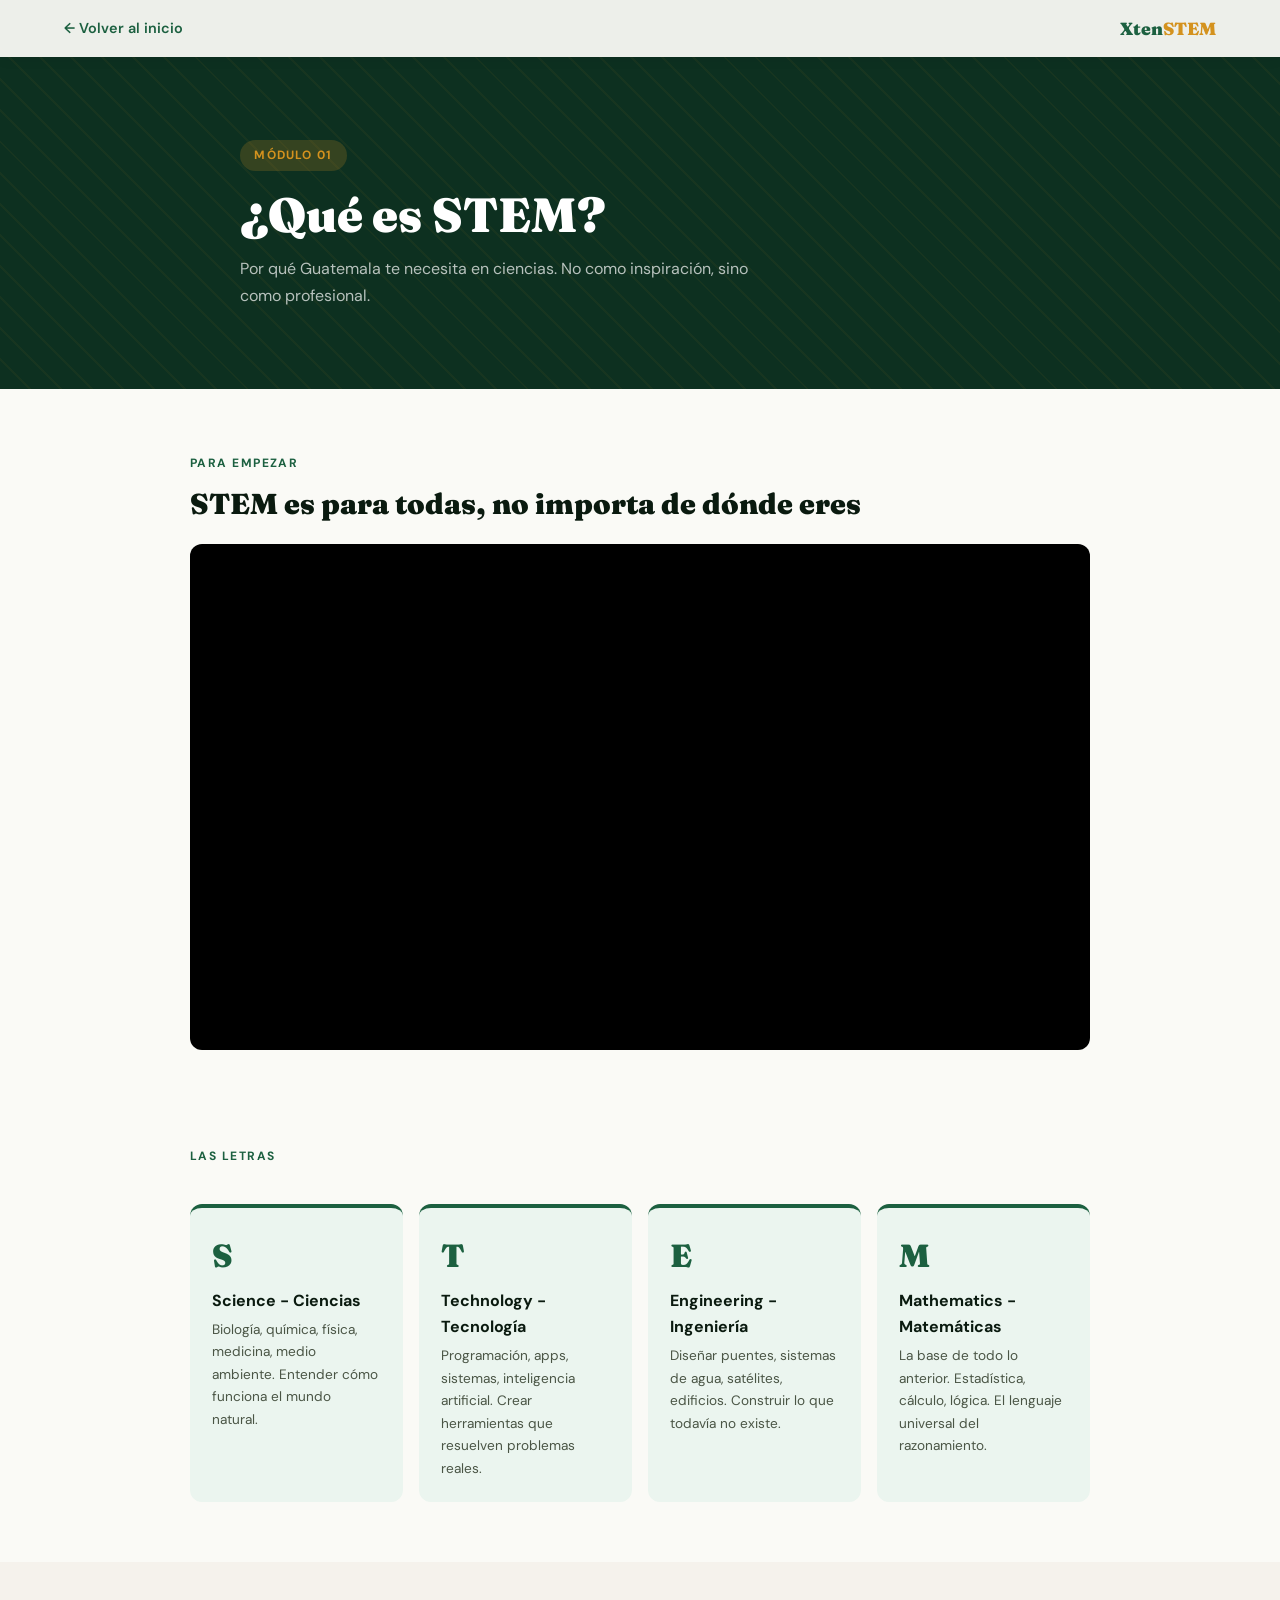
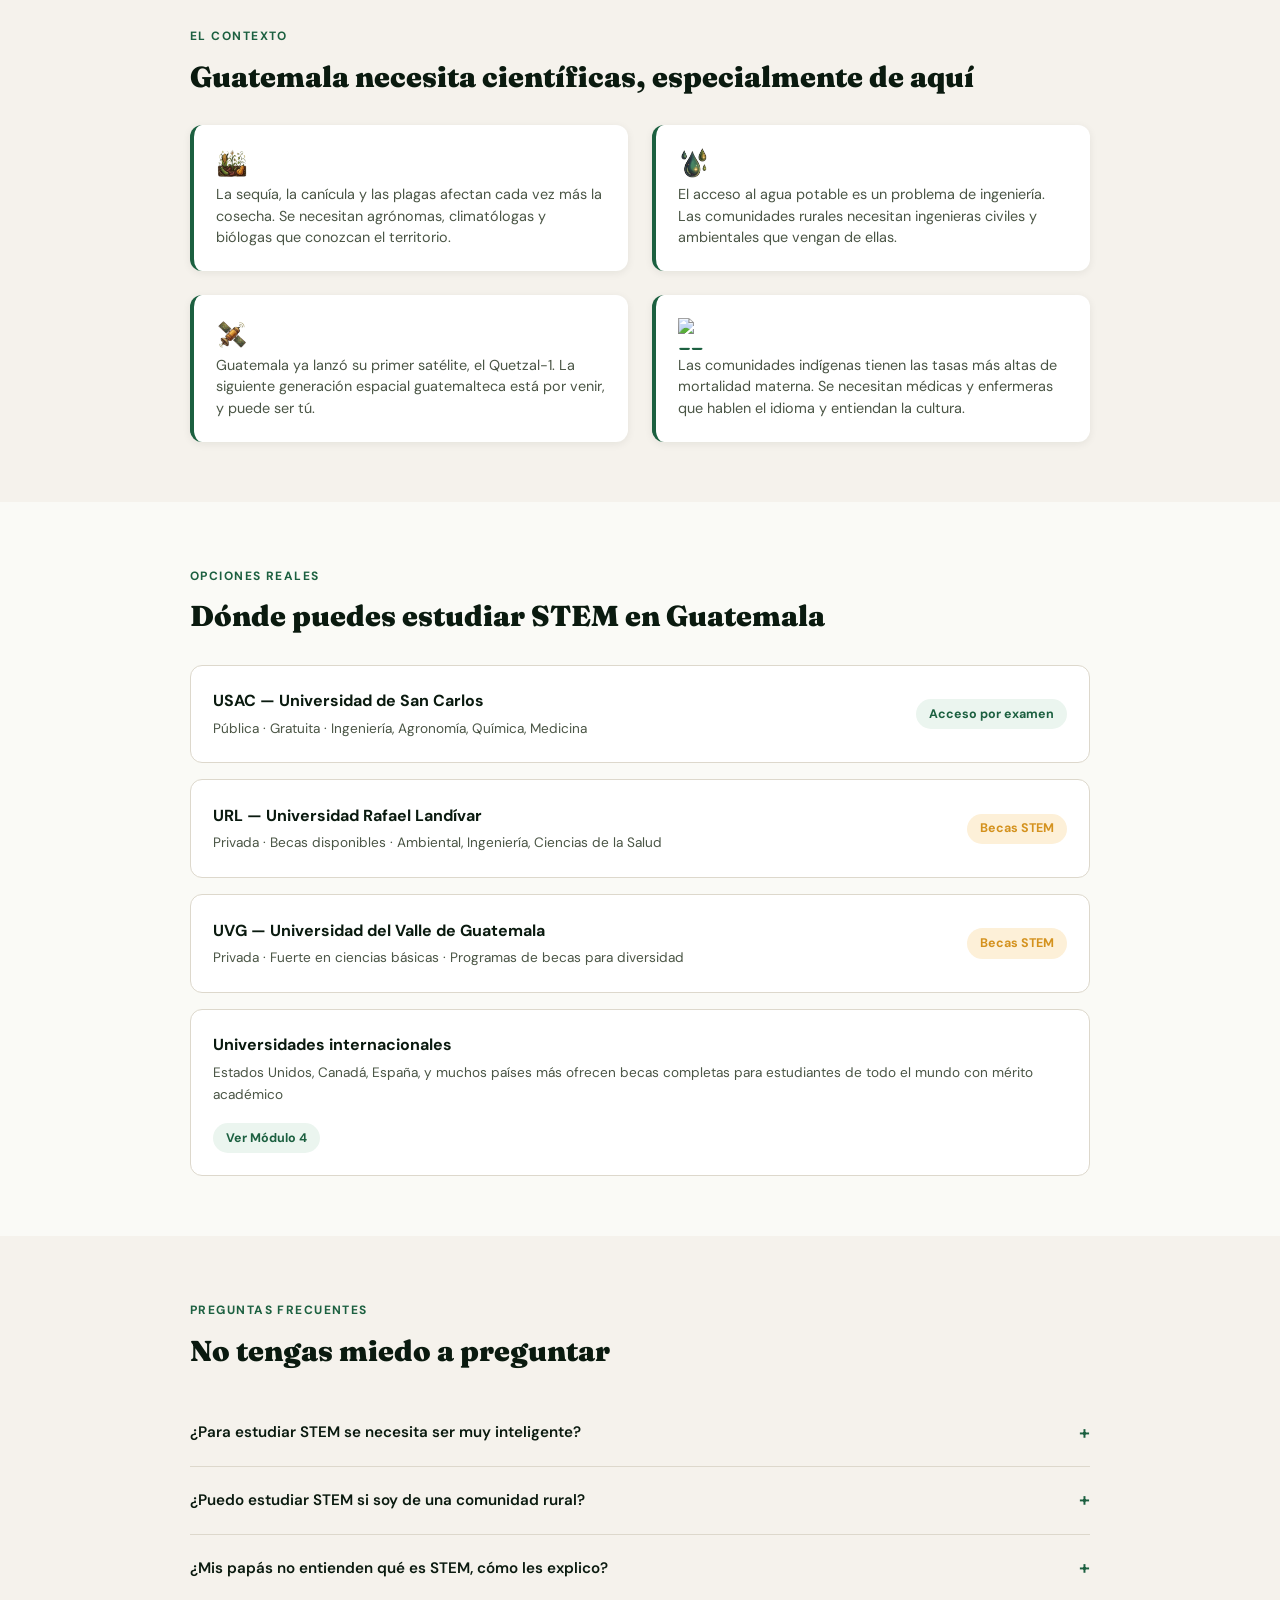
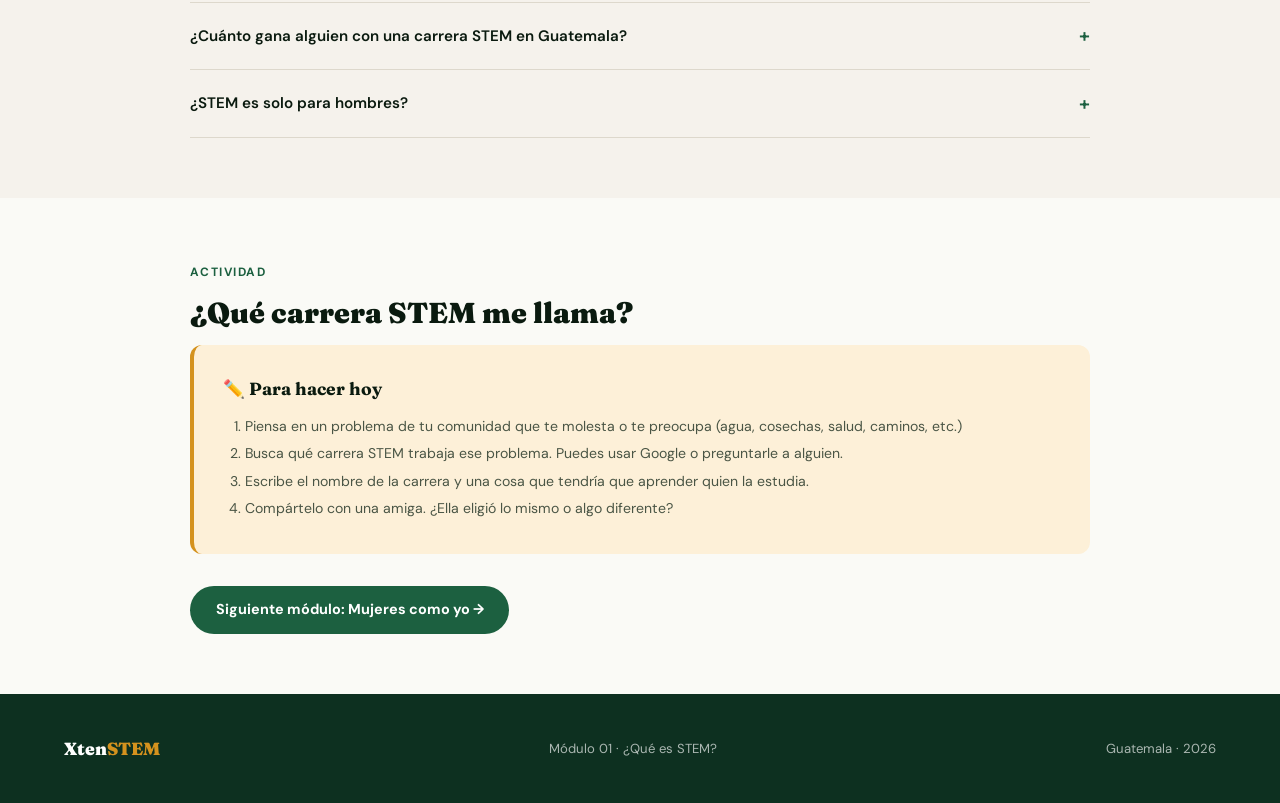
==== commit c8f9d3ba: "Update modulo1.html" ====
--- a/modulos/modulo1.html
+++ b/modulos/modulo1.html
@@ -79,25 +79,25 @@
     <div style="display:grid; grid-template-columns:1fr 1fr; gap:1.5rem; margin-top:2rem;">
       <div class="problema-card">
         <div class="problema-card-stat">
-          <img src="images/mil-emoji.png" alt="Milpa">
+          <img src="../images/mil-emoji.png" alt="Milpa">
         </div>
         <p>La sequía, la canícula y las plagas afectan cada vez más la cosecha. Se necesitan agrónomas, climatólogas y biólogas que conozcan el territorio.</p>
       </div>
       <div class="problema-card">
         <div class="problema-card-stat">
-          <img src="images/water-emoji.png" alt="Agua">
+          <img src="../images/water-emoji.png" alt="Agua">
         </div>
         <p>El acceso al agua potable es un problema de ingeniería. Las comunidades rurales necesitan ingenieras civiles y ambientales que vengan de ellas.</p>
       </div>
       <div class="problema-card">
         <div class="problema-card-stat">
-          <img src="images/sat-emoji.png" alt="Satélite">
+          <img src="../images/sat-emoji.png" alt="Satélite">
         </div>
         <p>Guatemala ya lanzó su primer satélite, el Quetzal-1. La siguiente generación espacial guatemalteca está por venir, y puede ser tú.</p>
       </div>
       <div class="problema-card">
         <div class="problema-card-stat">
-          <img src="images/hos-emoji.png" alt="Hospital">
+          <img src="../images/hos-emoji.png" alt="Hospital">
         </div>
         <p>Las comunidades indígenas tienen las tasas más altas de mortalidad materna. Se necesitan médicas y enfermeras que hablen el idioma y entiendan la cultura.</p>
       </div>
